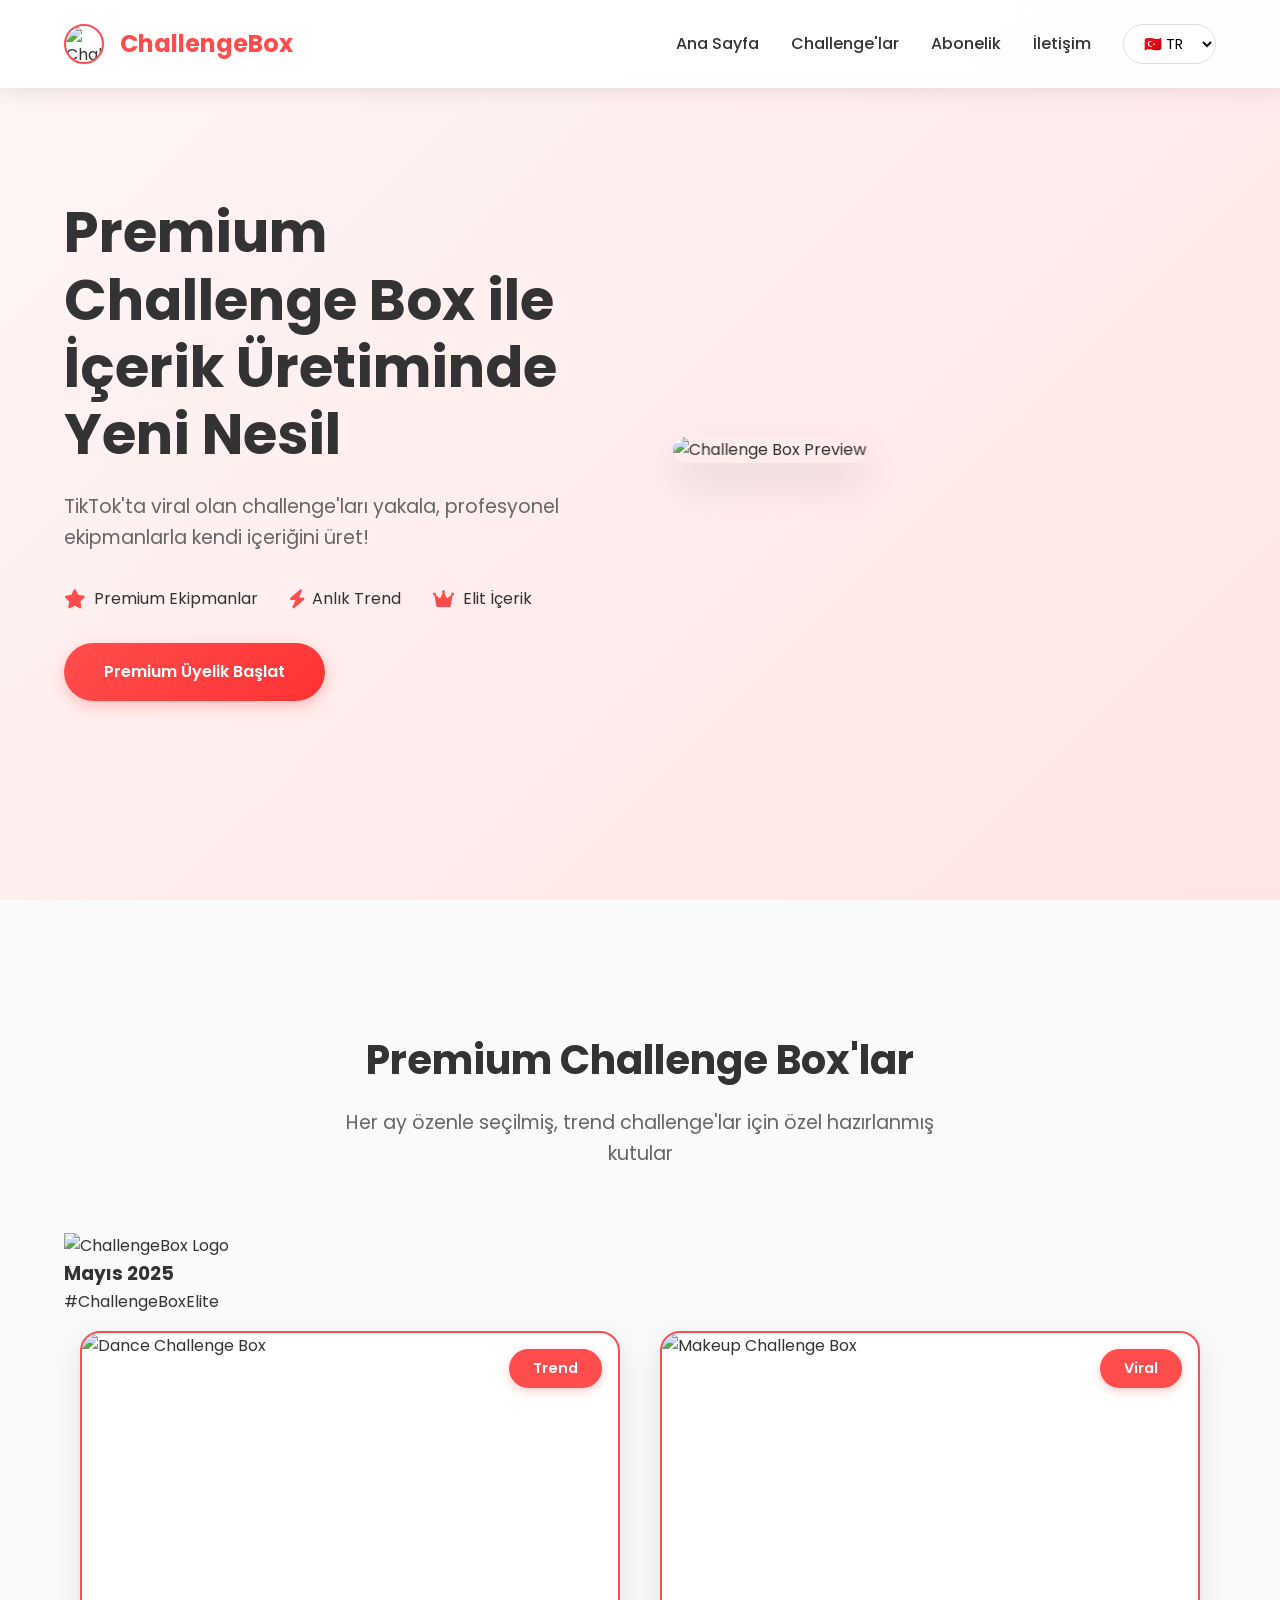
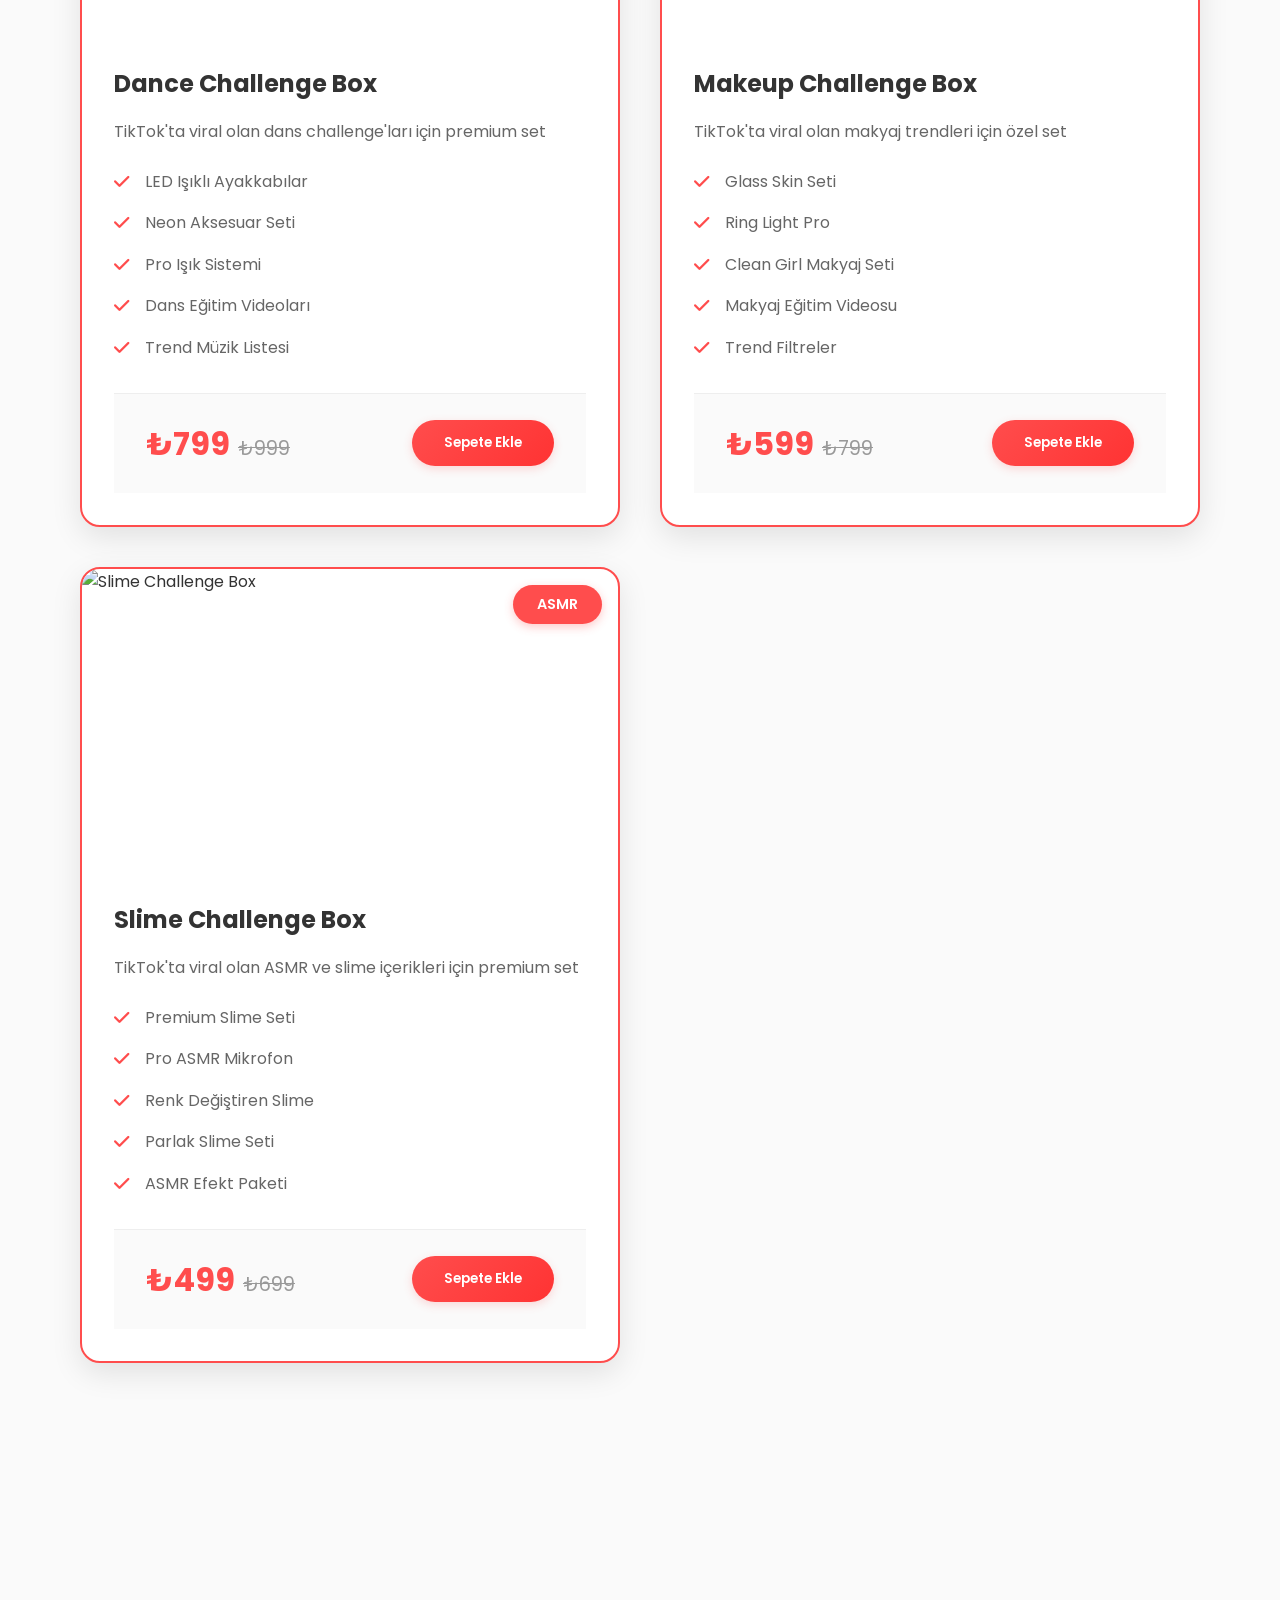
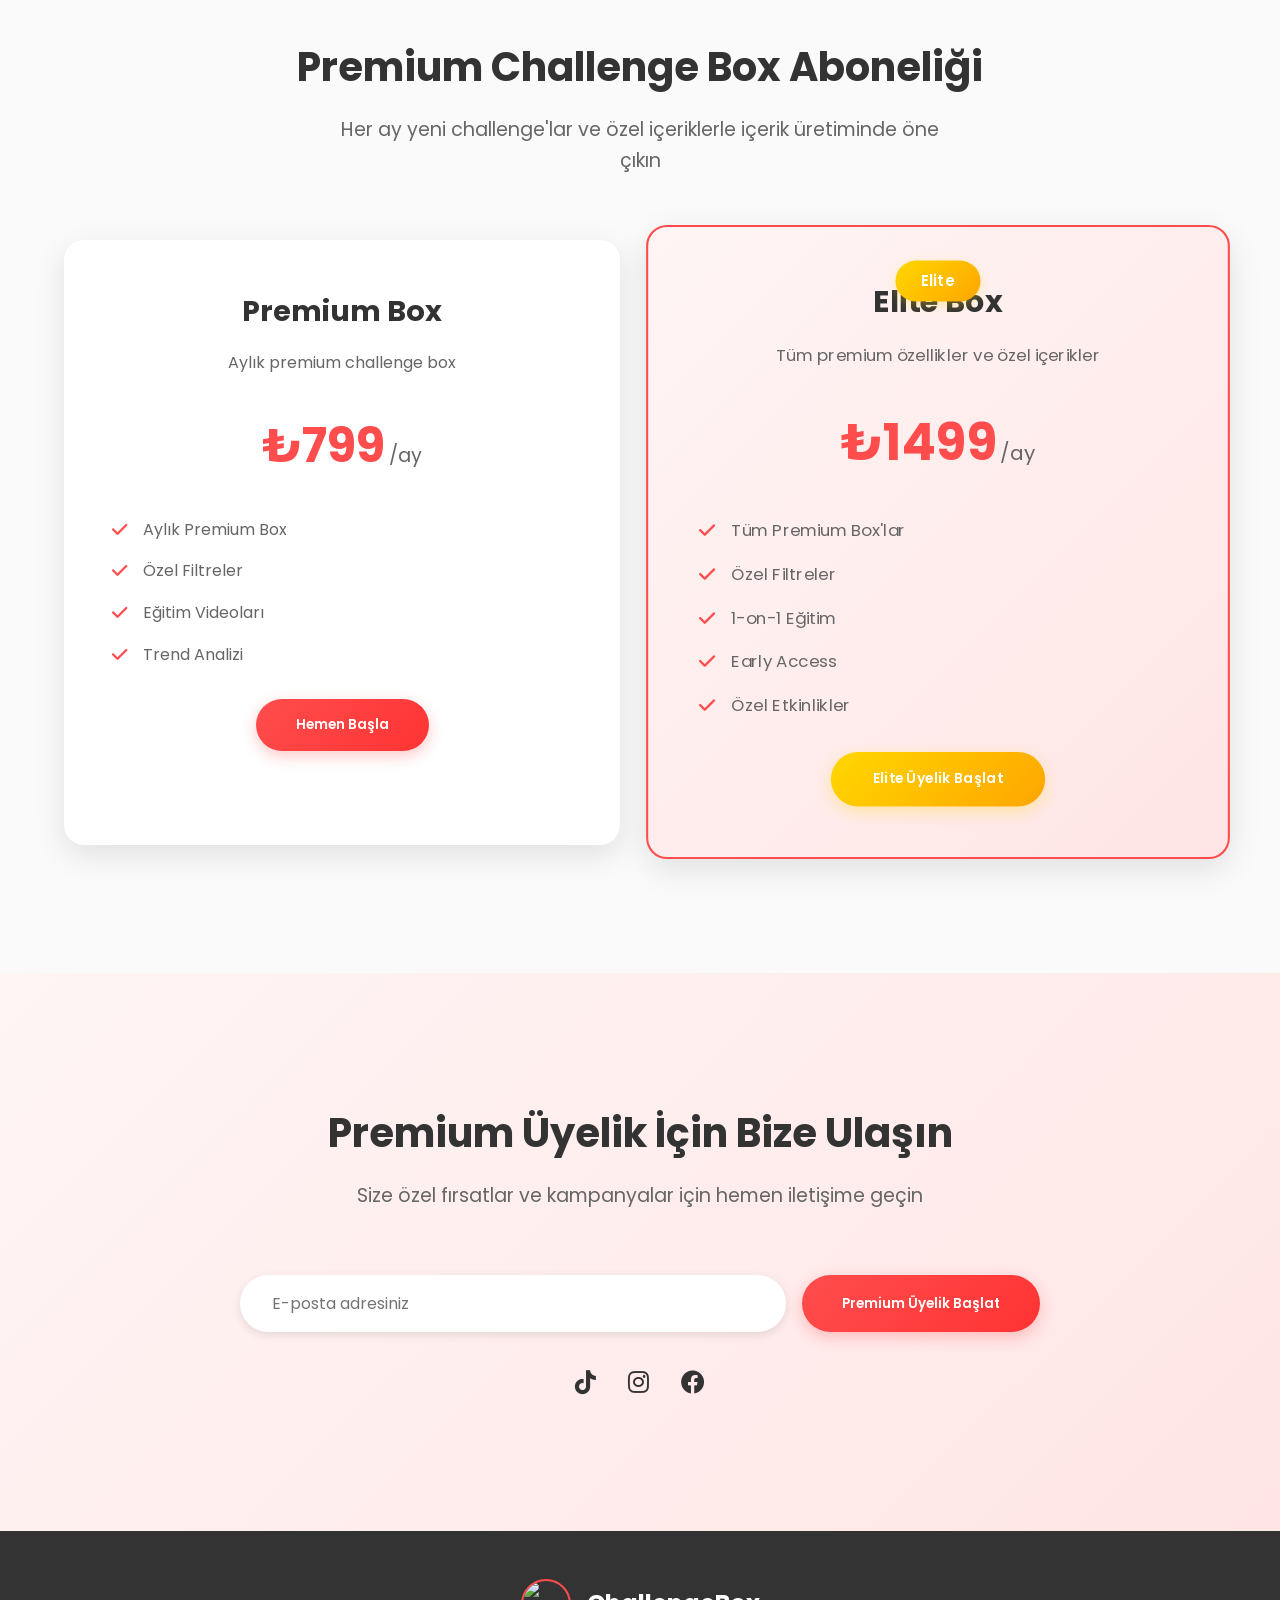
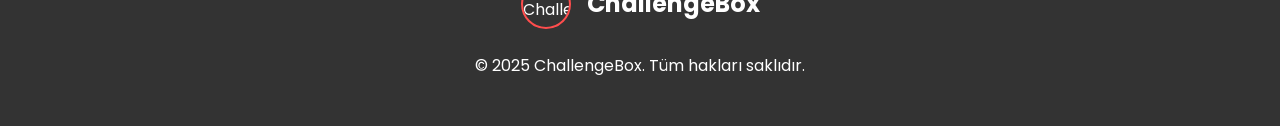
==== index.html @ 6f53fd1d "Initial commit: TikTok Challenge Box 2025" ====
<!DOCTYPE html>
<html lang="tr">
<head>
    <meta charset="UTF-8">
    <meta name="viewport" content="width=device-width, initial-scale=1.0">
    <title>TikTok Challenge Box 2025 | Premium Content Creation</title>
    <link rel="stylesheet" href="style.css">
    <link rel="stylesheet" href="https://cdnjs.cloudflare.com/ajax/libs/font-awesome/6.0.0/css/all.min.css">
    <link href="https://fonts.googleapis.com/css2?family=Poppins:wght@300;400;500;600;700&display=swap" rel="stylesheet">
    <!-- Project Description -->
    <meta name="description" content="TikTok Challenge Box - TikTok içerik üreticileri için premium challenge kutuları. Her ay güncel trendlere uygun, profesyonel ekipmanlar ve özel içeriklerle içerik üretimini destekleyen bir platform.">
    <meta name="keywords" content="TikTok, Challenge Box, Content Creation, Premium Box, Dance Challenge, Makeup Challenge, Slime Challenge, ASMR">
    <meta name="author" content="ChallengeBox Team">
    <!-- Open Graph / Social Media Meta Tags -->
    <meta property="og:title" content="TikTok Challenge Box 2025 | Premium Content Creation">
    <meta property="og:description" content="TikTok içerik üreticileri için premium challenge kutuları. Her ay güncel trendlere uygun, profesyonel ekipmanlar ve özel içerikler.">
    <meta property="og:image" content="https://i.imgur.com/8XZQY3L.png">
    <meta property="og:url" content="https://challengebox.com">
</head>
<body>
    <nav>
        <div class="logo">
            <img src="https://i.imgur.com/8XZQY3L.png" alt="ChallengeBox Logo" class="nav-logo">
            <span>ChallengeBox</span>
        </div>
        <div class="nav-links">
            <a href="#home" data-tr="nav-home">Ana Sayfa</a>
            <a href="#challenges" data-tr="nav-challenges">Challenge'lar</a>
            <a href="#subscription" data-tr="nav-subscription">Abonelik</a>
            <a href="#contact" data-tr="nav-contact">İletişim</a>
            <select id="languageSelect" class="language-select">
                <option value="tr">🇹🇷 TR</option>
                <option value="en">🇬🇧 EN</option>
            </select>
        </div>
    </nav>

    <header id="home">
        <div class="hero">
            <div class="hero-content">
                <h1 data-tr="hero-title">Premium Challenge Box ile İçerik Üretiminde Yeni Nesil</h1>
                <p data-tr="hero-subtitle">TikTok'ta viral olan challenge'ları yakala, profesyonel ekipmanlarla kendi içeriğini üret!</p>
                <div class="hero-features">
                    <div class="feature">
                        <i class="fas fa-star"></i>
                        <span>Premium Ekipmanlar</span>
                    </div>
                    <div class="feature">
                        <i class="fas fa-bolt"></i>
                        <span>Anlık Trend</span>
                    </div>
                    <div class="feature">
                        <i class="fas fa-crown"></i>
                        <span>Elit İçerik</span>
                    </div>
                </div>
                <a href="#subscription" class="cta-button" data-tr="hero-cta">Premium Üyelik Başlat</a>
            </div>
            <div class="hero-image">
                <img src="https://i.imgur.com/JQZxY3L.jpg" alt="Challenge Box Preview">
            </div>
        </div>
    </header>

    <section id="challenges" class="featured-challenges">
        <div class="section-header">
            <h2 data-tr="challenges-title">Premium Challenge Box'lar</h2>
            <p class="section-subtitle" data-tr="challenges-subtitle">Her ay özenle seçilmiş, trend challenge'lar için özel hazırlanmış kutular</p>
        </div>
        <div class="challenge-logo">
            <img src="https://i.imgur.com/8XZQY3L.png" alt="ChallengeBox Logo" class="logo-image">
            <div class="logo-text">
                <h3 data-tr="challenge-month">Mayıs 2025</h3>
                <p data-tr="challenge-slogan">#ChallengeBoxElite</p>
            </div>
        </div>
        <div class="challenge-grid">
            <div class="challenge-card premium">
                <div class="challenge-image">
                    <img src="https://i.imgur.com/JQZxY3L.jpg" alt="Dance Challenge Box">
                    <div class="challenge-badge">Trend</div>
                </div>
                <div class="challenge-content">
                    <h3 data-tr="challenge1-title">Dance Challenge Box</h3>
                    <p data-tr="challenge1-desc">TikTok'ta viral olan dans challenge'ları için premium set</p>
                    <ul class="challenge-features">
                        <li><i class="fas fa-check"></i> <span data-tr="challenge1-feature1">LED Işıklı Ayakkabılar</span></li>
                        <li><i class="fas fa-check"></i> <span data-tr="challenge1-feature2">Neon Aksesuar Seti</span></li>
                        <li><i class="fas fa-check"></i> <span data-tr="challenge1-feature3">Pro Işık Sistemi</span></li>
                        <li><i class="fas fa-check"></i> <span data-tr="challenge1-feature4">Dans Eğitim Videoları</span></li>
                        <li><i class="fas fa-check"></i> <span data-tr="challenge1-feature5">Trend Müzik Listesi</span></li>
                    </ul>
                    <div class="challenge-footer">
                        <div class="price-info">
                            <span class="price">₺799</span>
                            <span class="original-price">₺999</span>
                        </div>
                        <button class="buy-button" data-tr="add-to-cart">Sepete Ekle</button>
                    </div>
                </div>
            </div>
            <div class="challenge-card premium">
                <div class="challenge-image">
                    <img src="https://i.imgur.com/KQZxY3L.jpg" alt="Makeup Challenge Box">
                    <div class="challenge-badge">Viral</div>
                </div>
                <div class="challenge-content">
                    <h3 data-tr="challenge2-title">Makeup Challenge Box</h3>
                    <p data-tr="challenge2-desc">TikTok'ta viral olan makyaj trendleri için özel set</p>
                    <ul class="challenge-features">
                        <li><i class="fas fa-check"></i> <span data-tr="challenge2-feature1">Glass Skin Seti</span></li>
                        <li><i class="fas fa-check"></i> <span data-tr="challenge2-feature2">Ring Light Pro</span></li>
                        <li><i class="fas fa-check"></i> <span data-tr="challenge2-feature3">Clean Girl Makyaj Seti</span></li>
                        <li><i class="fas fa-check"></i> <span data-tr="challenge2-feature4">Makyaj Eğitim Videosu</span></li>
                        <li><i class="fas fa-check"></i> <span data-tr="challenge2-feature5">Trend Filtreler</span></li>
                    </ul>
                    <div class="challenge-footer">
                        <div class="price-info">
                            <span class="price">₺599</span>
                            <span class="original-price">₺799</span>
                        </div>
                        <button class="buy-button" data-tr="add-to-cart">Sepete Ekle</button>
                    </div>
                </div>
            </div>
            <div class="challenge-card premium">
                <div class="challenge-image">
                    <img src="https://i.imgur.com/LQZxY3L.jpg" alt="Slime Challenge Box">
                    <div class="challenge-badge">ASMR</div>
                </div>
                <div class="challenge-content">
                    <h3 data-tr="challenge3-title">Slime Challenge Box</h3>
                    <p data-tr="challenge3-desc">TikTok'ta viral olan ASMR ve slime içerikleri için premium set</p>
                    <ul class="challenge-features">
                        <li><i class="fas fa-check"></i> <span data-tr="challenge3-feature1">Premium Slime Seti</span></li>
                        <li><i class="fas fa-check"></i> <span data-tr="challenge3-feature2">Pro ASMR Mikrofon</span></li>
                        <li><i class="fas fa-check"></i> <span data-tr="challenge3-feature3">Renk Değiştiren Slime</span></li>
                        <li><i class="fas fa-check"></i> <span data-tr="challenge3-feature4">Parlak Slime Seti</span></li>
                        <li><i class="fas fa-check"></i> <span data-tr="challenge3-feature5">ASMR Efekt Paketi</span></li>
                    </ul>
                    <div class="challenge-footer">
                        <div class="price-info">
                            <span class="price">₺499</span>
                            <span class="original-price">₺699</span>
                        </div>
                        <button class="buy-button" data-tr="add-to-cart">Sepete Ekle</button>
                    </div>
                </div>
            </div>
        </div>
    </section>

    <section id="subscription" class="subscription">
        <div class="section-header">
            <h2 data-tr="subscription-title">Premium Challenge Box Aboneliği</h2>
            <p class="section-subtitle" data-tr="subscription-subtitle">Her ay yeni challenge'lar ve özel içeriklerle içerik üretiminde öne çıkın</p>
        </div>
        <div class="subscription-grid">
            <div class="subscription-card">
                <div class="subscription-header">
                    <h3 data-tr="subscription1-title">Premium Box</h3>
                    <p data-tr="subscription1-desc">Aylık premium challenge box</p>
                </div>
                <div class="price-tag">
                    <span class="price">₺799</span>
                    <span class="period">/ay</span>
                </div>
                <ul class="subscription-features">
                    <li><i class="fas fa-check"></i> <span data-tr="subscription1-feature1">Aylık Premium Box</span></li>
                    <li><i class="fas fa-check"></i> <span data-tr="subscription1-feature2">Özel Filtreler</span></li>
                    <li><i class="fas fa-check"></i> <span data-tr="subscription1-feature3">Eğitim Videoları</span></li>
                    <li><i class="fas fa-check"></i> <span data-tr="subscription1-feature4">Trend Analizi</span></li>
                </ul>
                <button class="cta-button" data-tr="subscribe-now">Hemen Başla</button>
            </div>
            <div class="subscription-card elite">
                <div class="subscription-header">
                    <div class="elite-badge">Elite</div>
                    <h3 data-tr="subscription2-title">Elite Box</h3>
                    <p data-tr="subscription2-desc">Tüm premium özellikler ve özel içerikler</p>
                </div>
                <div class="price-tag">
                    <span class="price">₺1499</span>
                    <span class="period">/ay</span>
                </div>
                <ul class="subscription-features">
                    <li><i class="fas fa-check"></i> <span data-tr="subscription2-feature1">Tüm Premium Box'lar</span></li>
                    <li><i class="fas fa-check"></i> <span data-tr="subscription2-feature2">Özel Filtreler</span></li>
                    <li><i class="fas fa-check"></i> <span data-tr="subscription2-feature3">1-on-1 Eğitim</span></li>
                    <li><i class="fas fa-check"></i> <span data-tr="subscription2-feature4">Early Access</span></li>
                    <li><i class="fas fa-check"></i> <span data-tr="subscription2-feature5">Özel Etkinlikler</span></li>
                </ul>
                <button class="cta-button elite" data-tr="subscribe-now">Elite Üyelik Başlat</button>
            </div>
        </div>
    </section>

    <section id="contact" class="contact">
        <div class="section-header">
            <h2 data-tr="contact-title">Premium Üyelik İçin Bize Ulaşın</h2>
            <p class="section-subtitle" data-tr="contact-subtitle">Size özel fırsatlar ve kampanyalar için hemen iletişime geçin</p>
        </div>
        <div class="contact-container">
            <div class="contact-form">
                <input type="email" placeholder="E-posta adresiniz" data-tr-placeholder="email-placeholder">
                <button class="cta-button" data-tr="subscribe">Premium Üyelik Başlat</button>
            </div>
            <div class="social-links">
                <a href="#" class="social-link"><i class="fab fa-tiktok"></i></a>
                <a href="#" class="social-link"><i class="fab fa-instagram"></i></a>
                <a href="#" class="social-link"><i class="fab fa-facebook"></i></a>
            </div>
        </div>
    </section>

    <footer>
        <div class="footer-content">
            <div class="footer-logo">
                <img src="https://i.imgur.com/8XZQY3L.png" alt="ChallengeBox Logo" class="footer-logo-img">
                <span>ChallengeBox</span>
            </div>
            <p data-tr="footer-text">&copy; 2025 ChallengeBox. Tüm hakları saklıdır.</p>
        </div>
    </footer>
    <script src="script.js"></script>
</body>
</html>
---- style.css ----
* {
    margin: 0;
    padding: 0;
    box-sizing: border-box;
    font-family: 'Poppins', sans-serif;
}

body {
    background-color: #fafafa;
    color: #333;
    line-height: 1.6;
}

nav {
    display: flex;
    justify-content: space-between;
    align-items: center;
    padding: 1.5rem 5%;
    background-color: rgba(255, 255, 255, 0.95);
    box-shadow: 0 2px 20px rgba(0,0,0,0.1);
    position: fixed;
    width: 100%;
    top: 0;
    z-index: 1000;
    backdrop-filter: blur(10px);
}

.logo {
    display: flex;
    align-items: center;
    gap: 1rem;
}

.nav-logo {
    width: 40px;
    height: 40px;
    border-radius: 50%;
    border: 2px solid #ff4d4d;
}

.logo span {
    font-size: 1.5rem;
    font-weight: 700;
    color: #ff4d4d;
}

.nav-links {
    display: flex;
    align-items: center;
    gap: 2rem;
}

.nav-links a {
    text-decoration: none;
    color: #333;
    font-weight: 500;
    transition: all 0.3s ease;
    position: relative;
}

.nav-links a::after {
    content: '';
    position: absolute;
    bottom: -5px;
    left: 0;
    width: 0;
    height: 2px;
    background: #ff4d4d;
    transition: width 0.3s ease;
}

.nav-links a:hover::after {
    width: 100%;
}

.language-select {
    padding: 0.5rem 1rem;
    border: 1px solid #ddd;
    border-radius: 25px;
    background-color: white;
    cursor: pointer;
    font-size: 0.9rem;
    transition: all 0.3s ease;
}

.language-select:hover {
    border-color: #ff4d4d;
    box-shadow: 0 2px 10px rgba(255,77,77,0.1);
}

header {
    min-height: 100vh;
    display: flex;
    align-items: center;
    padding: 0 5%;
    background: linear-gradient(135deg, #fff5f5 0%, #ffe5e5 100%);
    position: relative;
    overflow: hidden;
}

.hero {
    display: flex;
    align-items: center;
    justify-content: space-between;
    gap: 4rem;
    max-width: 1400px;
    margin: 0 auto;
}

.hero-content {
    flex: 1;
}

.hero-image {
    flex: 1;
    position: relative;
}

.hero-image img {
    width: 100%;
    border-radius: 20px;
    box-shadow: 0 20px 40px rgba(0,0,0,0.1);
    transform: perspective(1000px) rotateY(-5deg);
    transition: transform 0.5s ease;
}

.hero-image:hover img {
    transform: perspective(1000px) rotateY(0deg);
}

.hero h1 {
    font-size: 3.5rem;
    margin-bottom: 1.5rem;
    color: #333;
    line-height: 1.2;
}

.hero p {
    font-size: 1.2rem;
    margin-bottom: 2rem;
    color: #666;
}

.hero-features {
    display: flex;
    gap: 2rem;
    margin-bottom: 2rem;
}

.feature {
    display: flex;
    align-items: center;
    gap: 0.5rem;
}

.feature i {
    color: #ff4d4d;
    font-size: 1.2rem;
}

.cta-button {
    display: inline-block;
    padding: 1rem 2.5rem;
    background: linear-gradient(135deg, #ff4d4d 0%, #ff3333 100%);
    color: white;
    text-decoration: none;
    border-radius: 30px;
    font-weight: 600;
    transition: all 0.3s ease;
    border: none;
    cursor: pointer;
    box-shadow: 0 5px 15px rgba(255,77,77,0.3);
}

.cta-button:hover {
    transform: translateY(-2px);
    box-shadow: 0 8px 25px rgba(255,77,77,0.4);
}

.cta-button.elite {
    background: linear-gradient(135deg, #ffd700 0%, #ffa500 100%);
    box-shadow: 0 5px 15px rgba(255,215,0,0.3);
}

.cta-button.elite:hover {
    box-shadow: 0 8px 25px rgba(255,215,0,0.4);
}

section {
    padding: 8rem 5%;
}

.section-header {
    text-align: center;
    margin-bottom: 4rem;
}

h2 {
    font-size: 2.5rem;
    color: #333;
    margin-bottom: 1rem;
}

.section-subtitle {
    font-size: 1.2rem;
    color: #666;
    max-width: 600px;
    margin: 0 auto;
}

.challenge-grid {
    display: grid;
    grid-template-columns: repeat(auto-fit, minmax(350px, 1fr));
    gap: 2.5rem;
    padding: 1rem;
}

.challenge-card {
    background: white;
    border-radius: 20px;
    overflow: hidden;
    box-shadow: 0 10px 30px rgba(0,0,0,0.1);
    transition: all 0.3s ease;
    position: relative;
}

.challenge-card:hover {
    transform: translateY(-10px);
    box-shadow: 0 15px 40px rgba(255,77,77,0.15);
}

.challenge-card.premium {
    border: 2px solid #ff4d4d;
}

.challenge-image {
    position: relative;
    height: 300px;
    overflow: hidden;
}

.challenge-image img {
    width: 100%;
    height: 100%;
    object-fit: cover;
    transition: transform 0.5s ease;
}

.challenge-card:hover .challenge-image img {
    transform: scale(1.1);
}

.challenge-badge {
    position: absolute;
    top: 1rem;
    right: 1rem;
    background: #ff4d4d;
    color: white;
    padding: 0.5rem 1.5rem;
    border-radius: 20px;
    font-size: 0.9rem;
    font-weight: 600;
    box-shadow: 0 3px 10px rgba(255,77,77,0.3);
}

.challenge-content {
    padding: 2rem;
}

.challenge-card h3 {
    font-size: 1.5rem;
    color: #333;
    margin-bottom: 1rem;
}

.challenge-card p {
    color: #666;
    margin-bottom: 1.5rem;
}

.challenge-features {
    list-style: none;
    margin-bottom: 2rem;
}

.challenge-features li {
    margin-bottom: 1rem;
    color: #666;
    display: flex;
    align-items: center;
}

.challenge-features i {
    color: #ff4d4d;
    margin-right: 1rem;
    font-size: 1.1rem;
}

.challenge-footer {
    padding: 1.5rem 2rem;
    background: #fafafa;
    display: flex;
    justify-content: space-between;
    align-items: center;
    border-top: 1px solid #eee;
}

.price-info {
    display: flex;
    align-items: baseline;
    gap: 0.5rem;
}

.price {
    font-size: 2rem;
    font-weight: 700;
    color: #ff4d4d;
}

.original-price {
    font-size: 1.2rem;
    color: #999;
    text-decoration: line-through;
}

.buy-button {
    padding: 0.8rem 2rem;
    background: linear-gradient(135deg, #ff4d4d 0%, #ff3333 100%);
    color: white;
    border: none;
    border-radius: 25px;
    cursor: pointer;
    font-weight: 600;
    transition: all 0.3s ease;
    box-shadow: 0 3px 10px rgba(255,77,77,0.2);
}

.buy-button:hover {
    transform: translateY(-2px);
    box-shadow: 0 5px 15px rgba(255,77,77,0.3);
}

.subscription-grid {
    display: grid;
    grid-template-columns: repeat(auto-fit, minmax(350px, 1fr));
    gap: 2.5rem;
    max-width: 1200px;
    margin: 0 auto;
}

.subscription-card {
    background: white;
    padding: 3rem;
    border-radius: 20px;
    box-shadow: 0 10px 30px rgba(0,0,0,0.1);
    text-align: center;
    transition: all 0.3s ease;
}

.subscription-card:hover {
    transform: translateY(-10px);
    box-shadow: 0 15px 40px rgba(0,0,0,0.15);
}

.subscription-card.elite {
    background: linear-gradient(135deg, #fff5f5 0%, #ffe5e5 100%);
    border: 2px solid #ff4d4d;
    transform: scale(1.05);
}

.subscription-header {
    margin-bottom: 2rem;
    position: relative;
}

.elite-badge {
    position: absolute;
    top: -1rem;
    left: 50%;
    transform: translateX(-50%);
    background: linear-gradient(135deg, #ffd700 0%, #ffa500 100%);
    color: white;
    padding: 0.5rem 1.5rem;
    border-radius: 20px;
    font-size: 0.9rem;
    font-weight: 600;
    box-shadow: 0 3px 10px rgba(255,215,0,0.3);
}

.subscription-card h3 {
    font-size: 1.8rem;
    margin-bottom: 1rem;
    color: #333;
}

.subscription-card p {
    color: #666;
    margin-bottom: 1.5rem;
}

.price-tag {
    margin-bottom: 2rem;
}

.price-tag .price {
    font-size: 3rem;
    font-weight: 700;
    color: #ff4d4d;
}

.price-tag .period {
    font-size: 1.2rem;
    color: #666;
}

.subscription-features {
    list-style: none;
    margin: 2rem 0;
    text-align: left;
}

.subscription-features li {
    margin-bottom: 1rem;
    color: #666;
    display: flex;
    align-items: center;
}

.subscription-features i {
    color: #ff4d4d;
    margin-right: 1rem;
    font-size: 1.1rem;
}

.contact {
    background: linear-gradient(135deg, #fff5f5 0%, #ffe5e5 100%);
    text-align: center;
}

.contact-container {
    max-width: 800px;
    margin: 0 auto;
}

.contact-form {
    display: flex;
    gap: 1rem;
    margin-bottom: 2rem;
}

.contact-form input {
    flex: 1;
    padding: 1rem 2rem;
    border: none;
    border-radius: 30px;
    font-size: 1rem;
    box-shadow: 0 3px 10px rgba(0,0,0,0.1);
}

.social-links {
    display: flex;
    justify-content: center;
    gap: 2rem;
}

.social-link {
    color: #333;
    font-size: 1.5rem;
    transition: all 0.3s ease;
}

.social-link:hover {
    color: #ff4d4d;
    transform: translateY(-3px);
}

footer {
    background: #333;
    color: white;
    padding: 3rem 5%;
}

.footer-content {
    max-width: 1200px;
    margin: 0 auto;
    text-align: center;
}

.footer-logo {
    display: flex;
    align-items: center;
    justify-content: center;
    gap: 1rem;
    margin-bottom: 1.5rem;
}

.footer-logo-img {
    width: 50px;
    height: 50px;
    border-radius: 50%;
    border: 2px solid #ff4d4d;
}

.footer-logo span {
    font-size: 1.5rem;
    font-weight: 700;
    color: white;
}

@media (max-width: 1024px) {
    .hero {
        flex-direction: column;
        text-align: center;
    }

    .hero-features {
        justify-content: center;
    }

    .hero-image {
        margin-top: 2rem;
    }

    .subscription-card.elite {
        transform: none;
    }
}

@media (max-width: 768px) {
    .nav-links {
        display: none;
    }
    
    .hero h1 {
        font-size: 2.5rem;
    }
    
    .contact-form {
        flex-direction: column;
    }
    
    .challenge-grid,
    .subscription-grid {
        grid-template-columns: 1fr;
    }

    .challenge-footer {
        flex-direction: column;
        gap: 1rem;
        text-align: center;
    }

    .buy-button {
        width: 100%;
    }

    .subscription-card {
        padding: 2rem;
    }
}
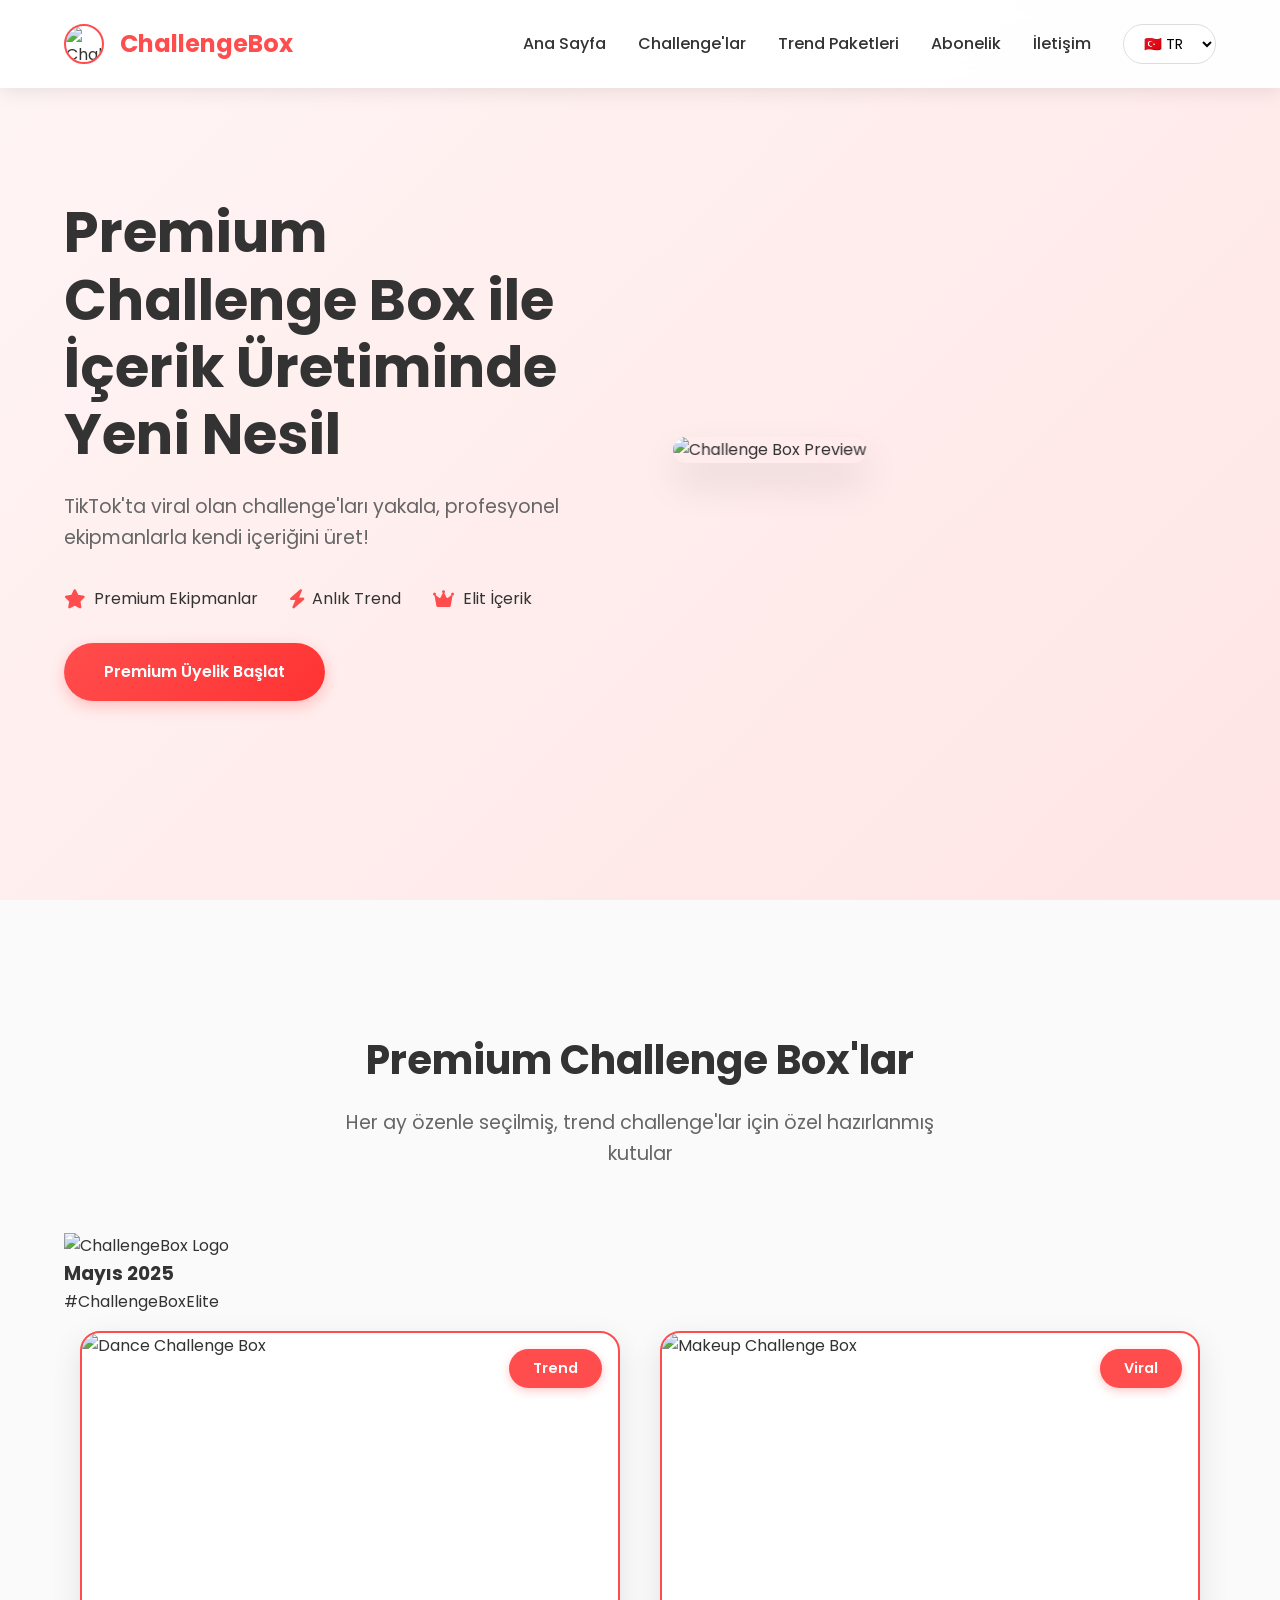
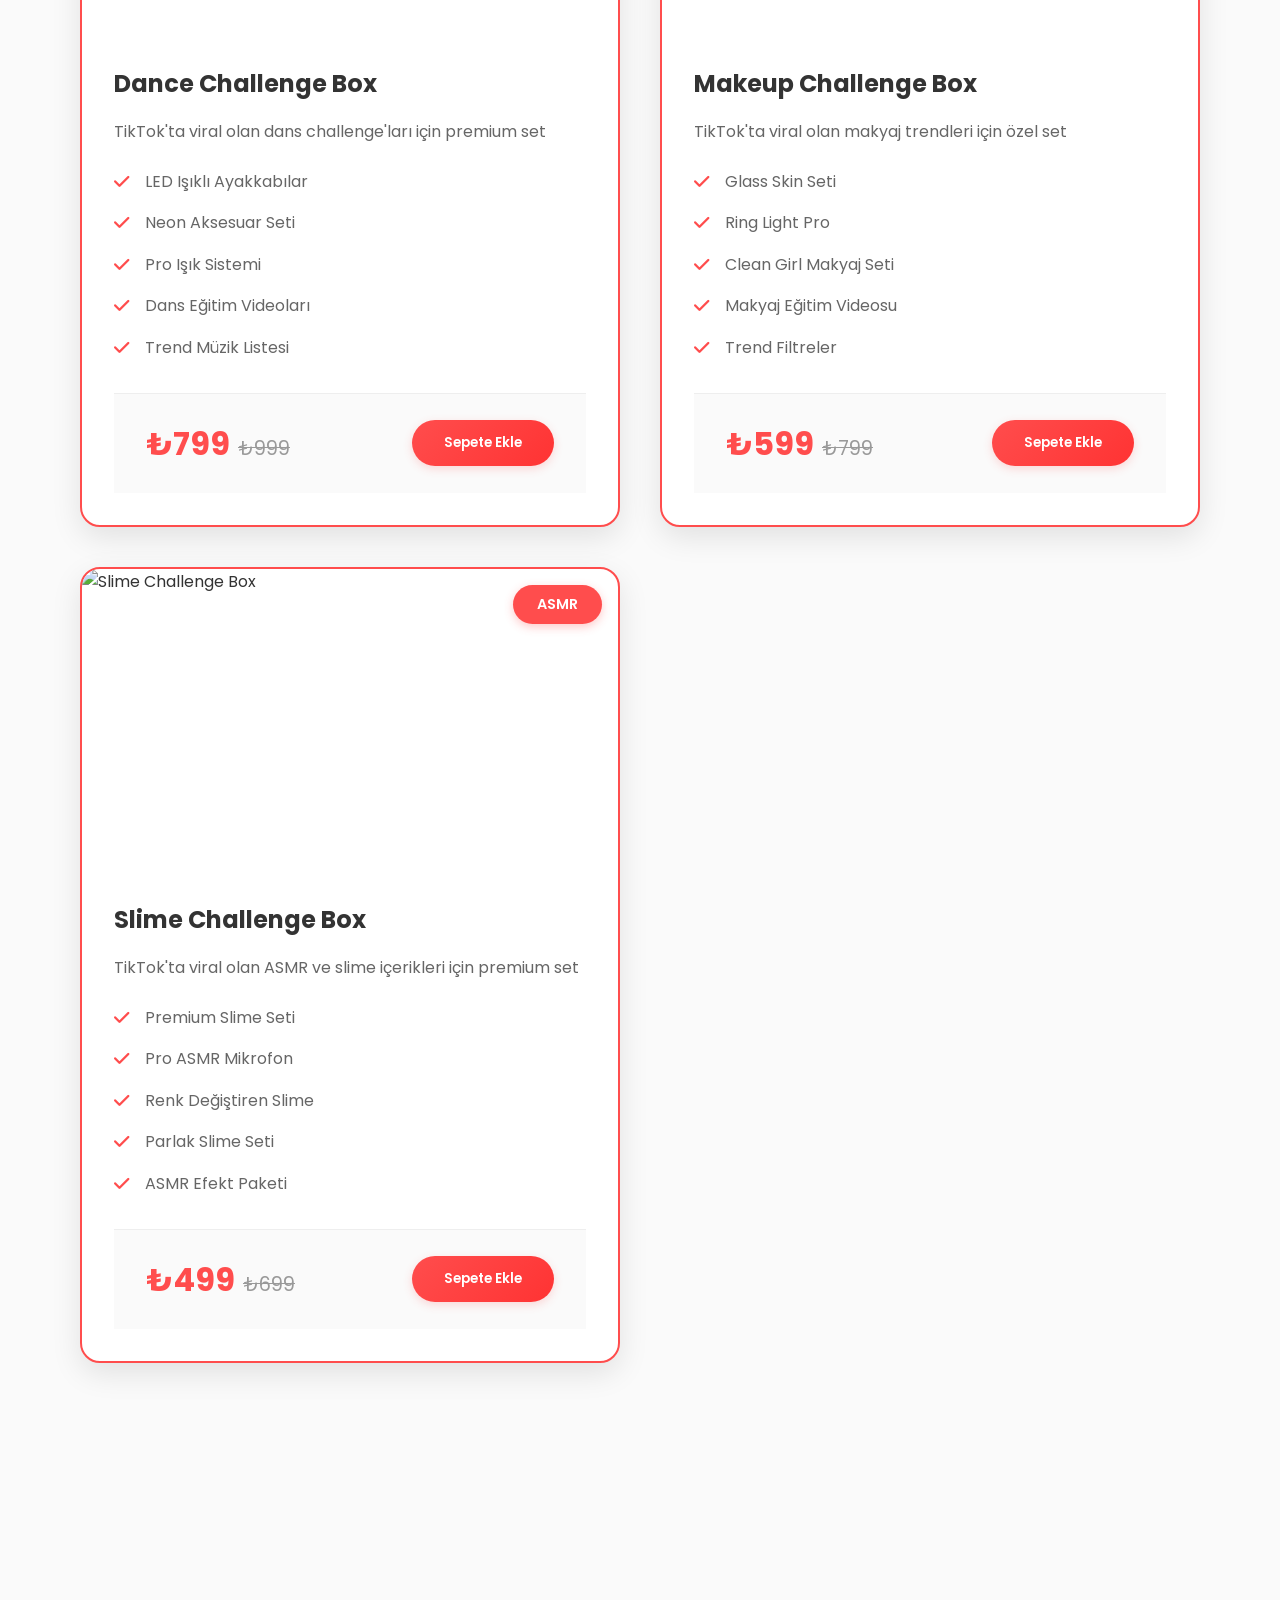
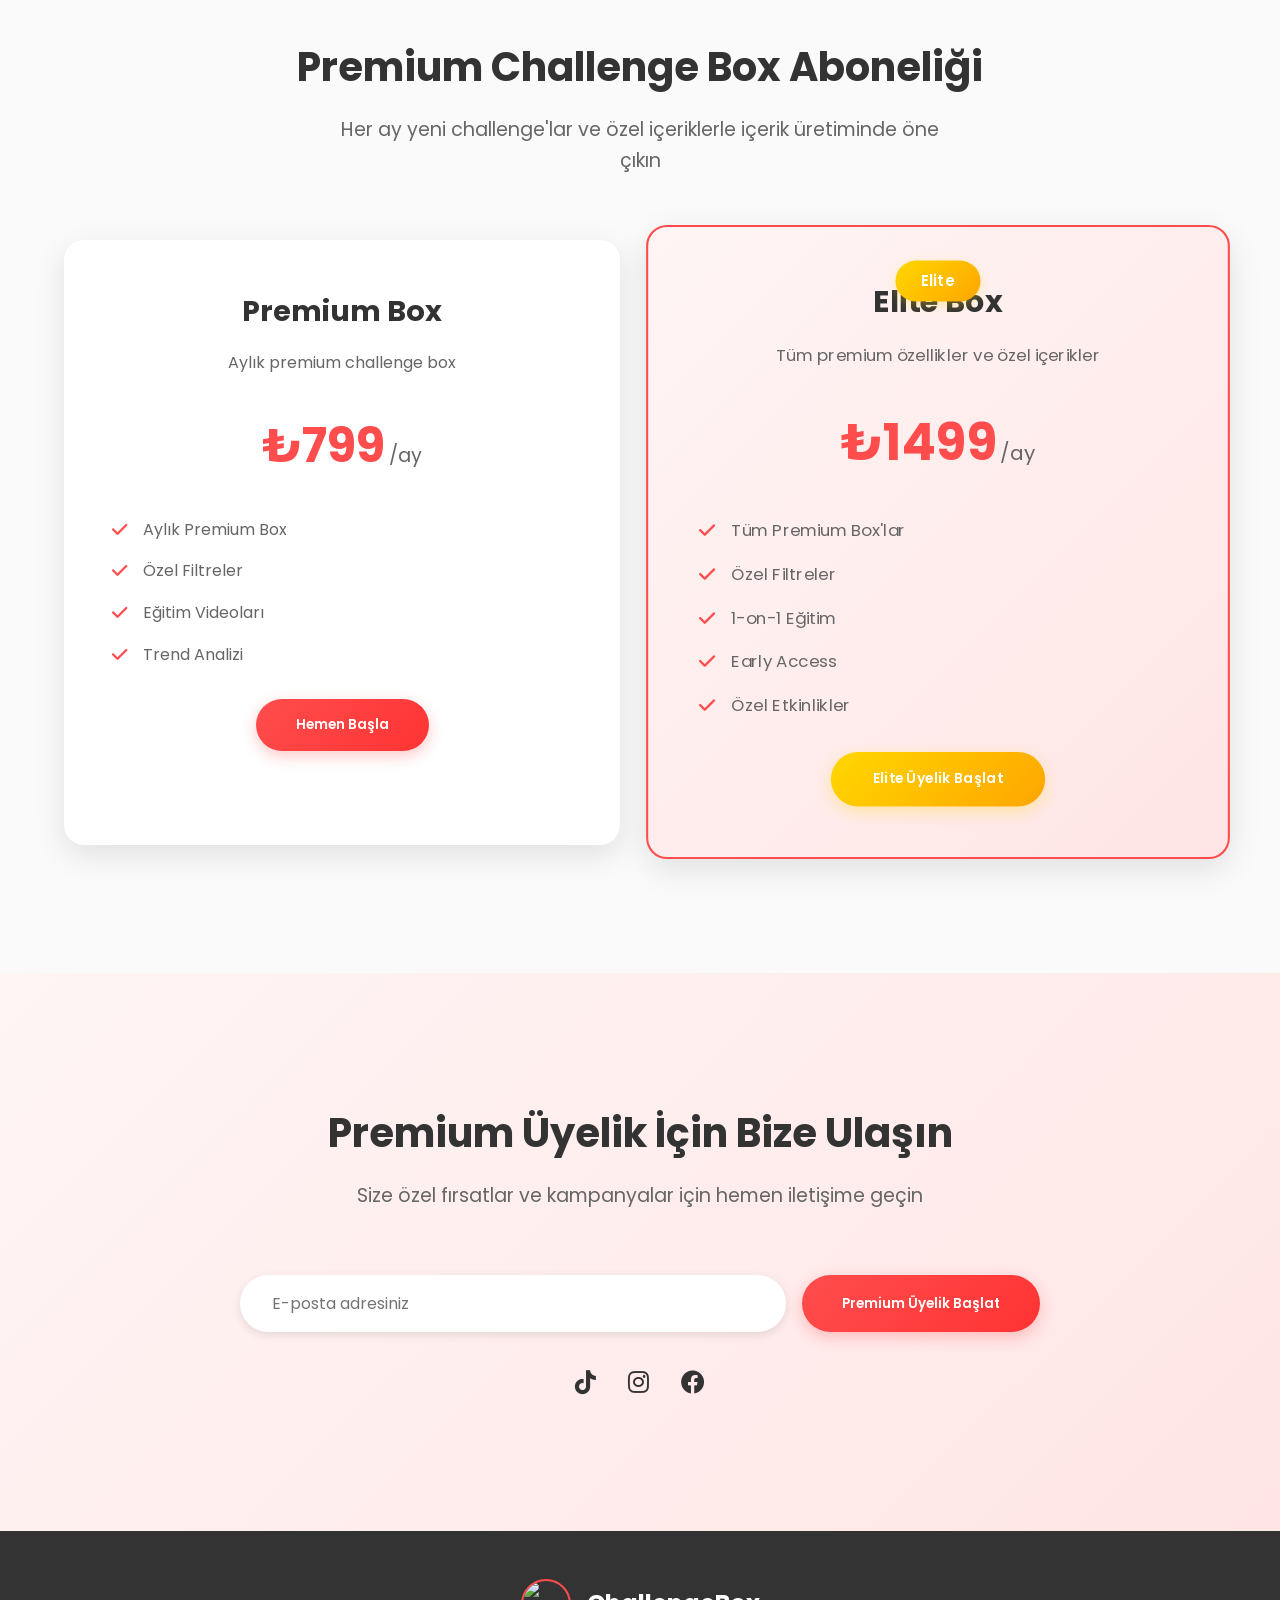
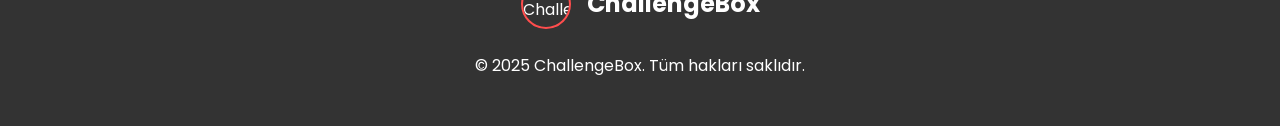
==== commit db4859a8: "Add Trend Packages page with new features and styles" ====
--- a/index.html
+++ b/index.html
@@ -26,6 +26,7 @@
         <div class="nav-links">
             <a href="#home" data-tr="nav-home">Ana Sayfa</a>
             <a href="#challenges" data-tr="nav-challenges">Challenge'lar</a>
+            <a href="trend-packages.html">Trend Paketleri</a>
             <a href="#subscription" data-tr="nav-subscription">Abonelik</a>
             <a href="#contact" data-tr="nav-contact">İletişim</a>
             <select id="languageSelect" class="language-select">
--- a/style.css
+++ b/style.css
@@ -557,4 +557,175 @@
     .subscription-card {
         padding: 2rem;
     }
+}
+
+/* Trend Packages Page Styles */
+.trend-header {
+    background: linear-gradient(135deg, #ff6b6b, #ff8e8e);
+    padding: 6rem 2rem;
+    text-align: center;
+    color: white;
+}
+
+.trend-header .hero-content {
+    max-width: 800px;
+    margin: 0 auto;
+}
+
+.trend-header h1 {
+    font-size: 2.5rem;
+    margin-bottom: 1.5rem;
+    text-shadow: 2px 2px 4px rgba(0, 0, 0, 0.1);
+}
+
+.trend-header p {
+    font-size: 1.2rem;
+    margin-bottom: 2rem;
+    opacity: 0.9;
+}
+
+.package-grid {
+    display: grid;
+    grid-template-columns: repeat(auto-fit, minmax(320px, 1fr));
+    gap: 2.5rem;
+    padding: 2rem;
+}
+
+.package-card {
+    background: white;
+    border-radius: 20px;
+    overflow: hidden;
+    box-shadow: 0 10px 20px rgba(0, 0, 0, 0.1);
+    transition: transform 0.3s ease;
+}
+
+.package-card:hover {
+    transform: translateY(-10px);
+}
+
+.package-image {
+    position: relative;
+    height: 250px;
+    overflow: hidden;
+}
+
+.package-image img {
+    width: 100%;
+    height: 100%;
+    object-fit: cover;
+    transition: transform 0.3s ease;
+}
+
+.package-card:hover .package-image img {
+    transform: scale(1.1);
+}
+
+.package-badge {
+    position: absolute;
+    top: 1rem;
+    right: 1rem;
+    background: #ff6b6b;
+    color: white;
+    padding: 0.5rem 1rem;
+    border-radius: 20px;
+    font-size: 0.9rem;
+    font-weight: 600;
+}
+
+.package-content {
+    padding: 2rem;
+}
+
+.package-content h3 {
+    font-size: 1.5rem;
+    margin-bottom: 1rem;
+    color: #333;
+}
+
+.package-content p {
+    color: #666;
+    margin-bottom: 1.5rem;
+}
+
+.package-features {
+    list-style: none;
+    padding: 0;
+    margin-bottom: 2rem;
+}
+
+.package-features li {
+    display: flex;
+    align-items: center;
+    margin-bottom: 0.8rem;
+    color: #555;
+}
+
+.package-features i {
+    color: #ff6b6b;
+    margin-right: 0.8rem;
+}
+
+.package-footer {
+    display: flex;
+    justify-content: space-between;
+    align-items: center;
+    padding-top: 1.5rem;
+    border-top: 1px solid #eee;
+}
+
+.benefits-grid {
+    display: grid;
+    grid-template-columns: repeat(auto-fit, minmax(250px, 1fr));
+    gap: 2rem;
+    padding: 2rem;
+}
+
+.benefit-card {
+    background: white;
+    padding: 2rem;
+    border-radius: 15px;
+    text-align: center;
+    box-shadow: 0 5px 15px rgba(0, 0, 0, 0.05);
+    transition: transform 0.3s ease;
+}
+
+.benefit-card:hover {
+    transform: translateY(-5px);
+}
+
+.benefit-card i {
+    font-size: 2.5rem;
+    color: #ff6b6b;
+    margin-bottom: 1rem;
+}
+
+.benefit-card h3 {
+    font-size: 1.3rem;
+    margin-bottom: 0.8rem;
+    color: #333;
+}
+
+.benefit-card p {
+    color: #666;
+    font-size: 0.95rem;
+}
+
+@media (max-width: 768px) {
+    .trend-header h1 {
+        font-size: 2rem;
+    }
+    
+    .trend-header p {
+        font-size: 1rem;
+    }
+    
+    .package-grid {
+        grid-template-columns: 1fr;
+        padding: 1rem;
+    }
+    
+    .benefits-grid {
+        grid-template-columns: 1fr;
+        padding: 1rem;
+    }
 } 
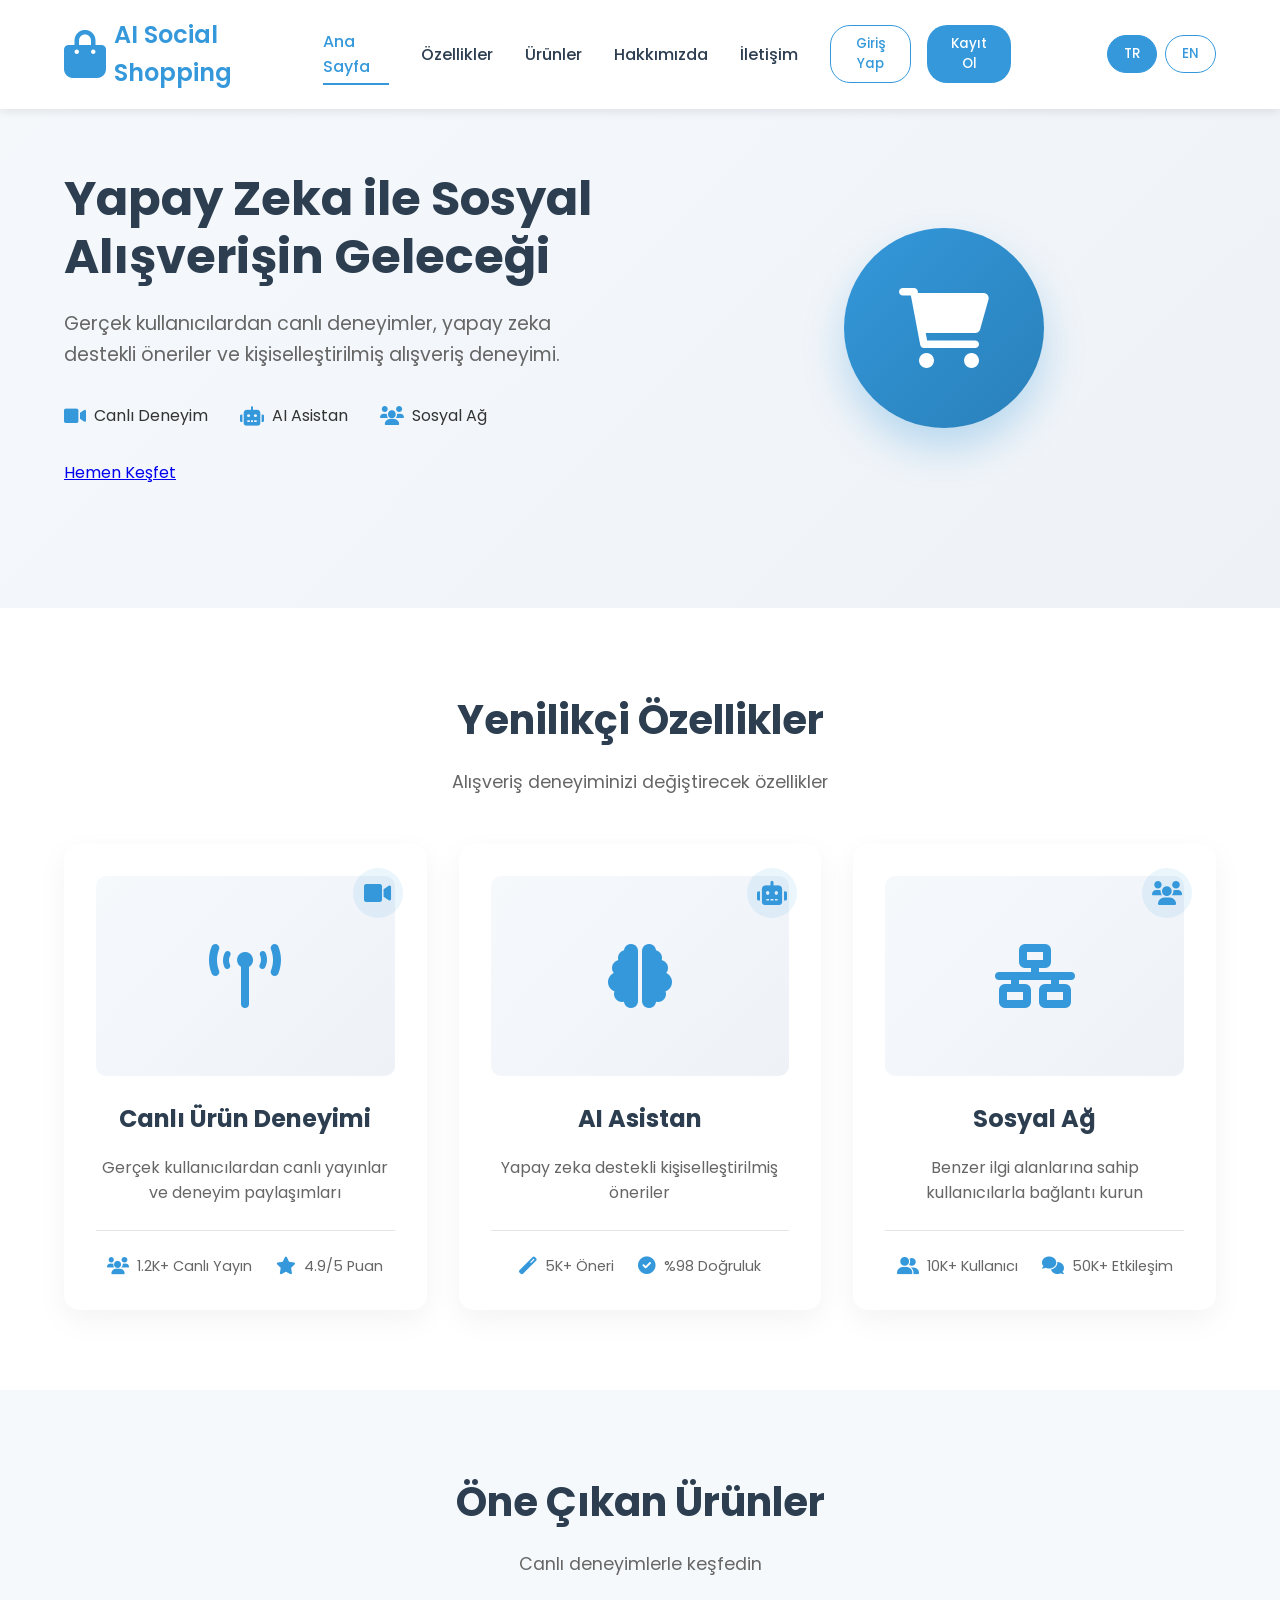
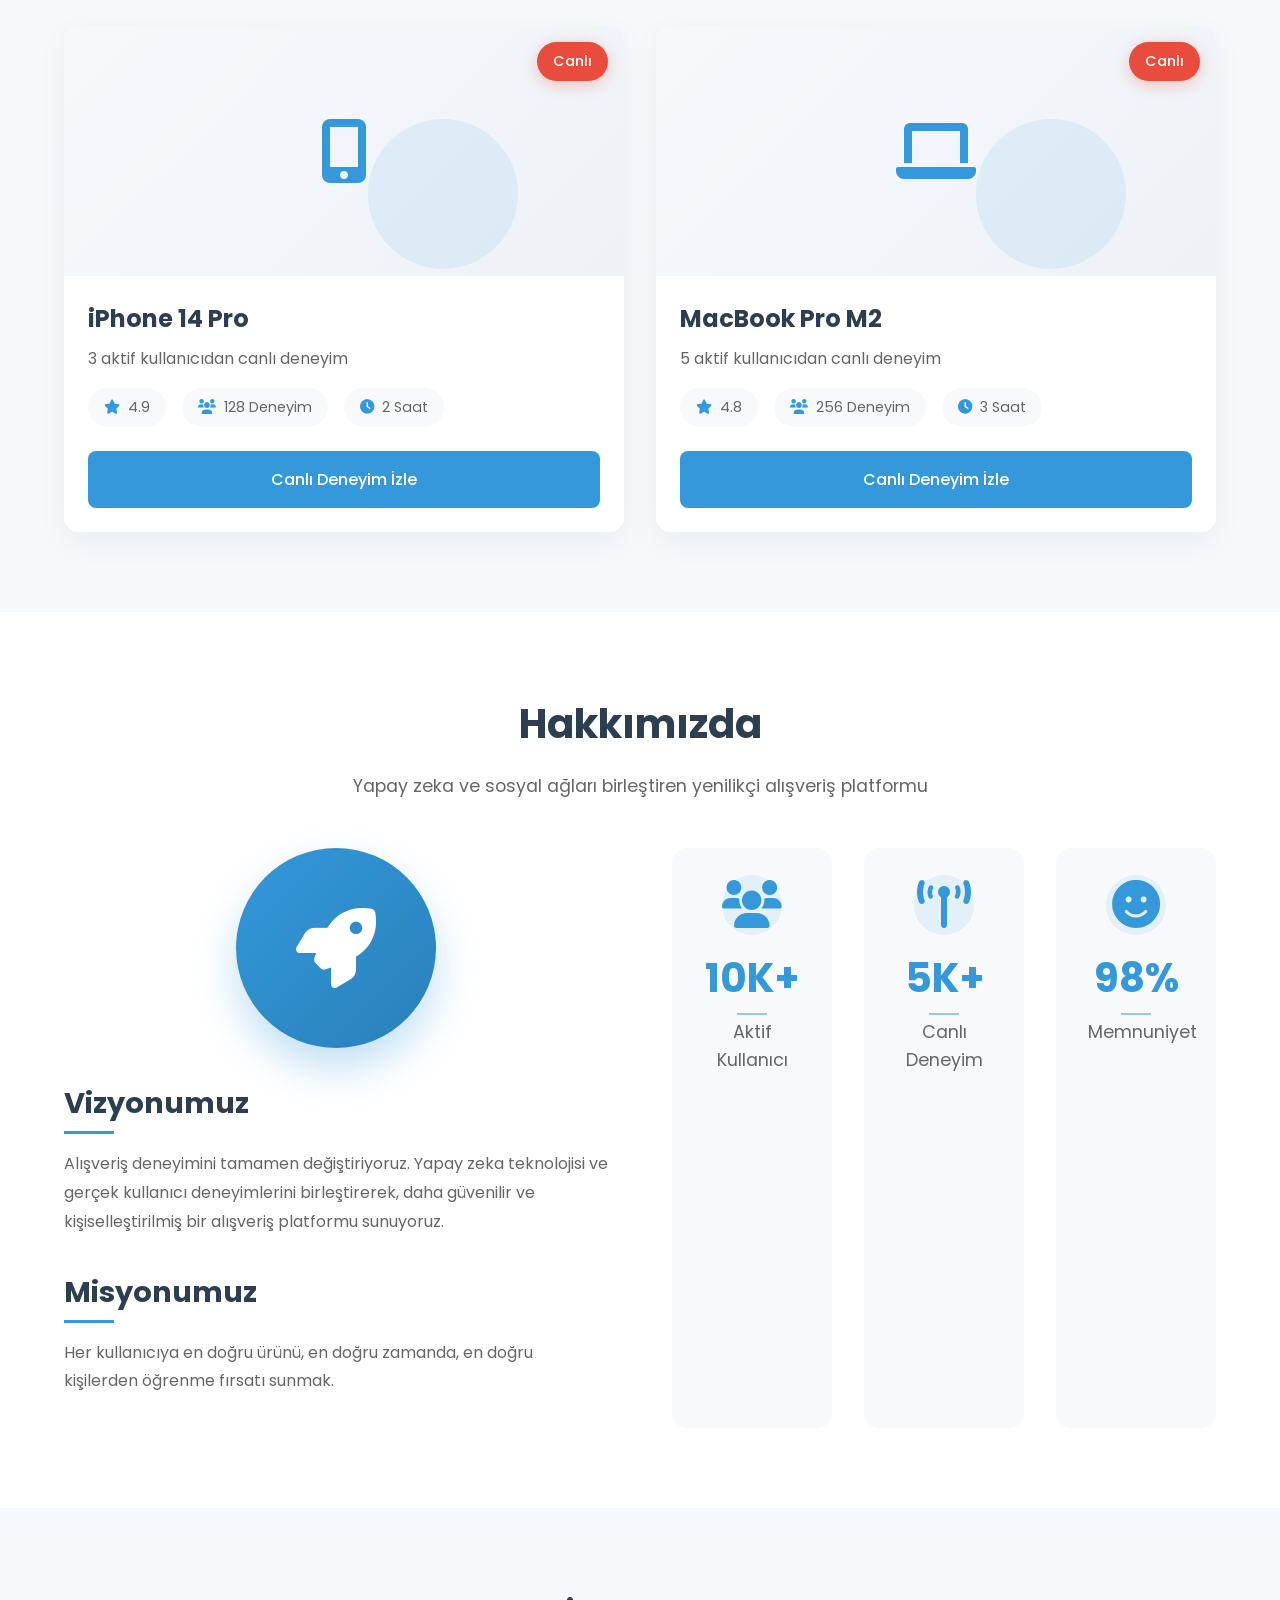
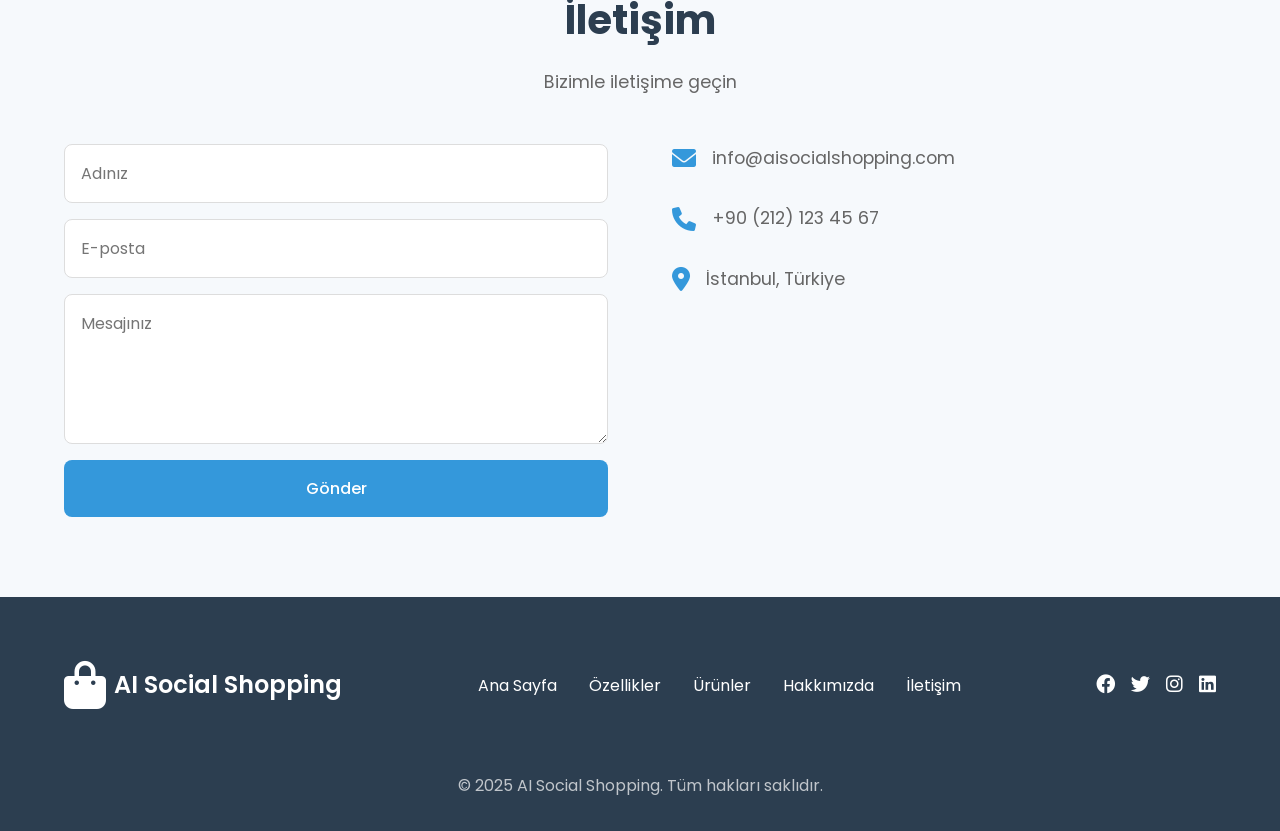
==== commit 7ec759c2: "Initial commit: AI Social Shopping Network website" ====
--- a/index.html
+++ b/index.html
@@ -3,213 +3,319 @@
 <head>
     <meta charset="UTF-8">
     <meta name="viewport" content="width=device-width, initial-scale=1.0">
-    <title>TikTok Challenge Box 2025 | Premium Content Creation</title>
+    <title>AI Social Shopping Network | Yeni Nesil Alışveriş Deneyimi</title>
     <link rel="stylesheet" href="style.css">
+    <link href="https://fonts.googleapis.com/css2?family=Poppins:wght@300;400;500;600;700&display=swap" rel="stylesheet">
     <link rel="stylesheet" href="https://cdnjs.cloudflare.com/ajax/libs/font-awesome/6.0.0/css/all.min.css">
-    <link href="https://fonts.googleapis.com/css2?family=Poppins:wght@300;400;500;600;700&display=swap" rel="stylesheet">
-    <!-- Project Description -->
-    <meta name="description" content="TikTok Challenge Box - TikTok içerik üreticileri için premium challenge kutuları. Her ay güncel trendlere uygun, profesyonel ekipmanlar ve özel içeriklerle içerik üretimini destekleyen bir platform.">
-    <meta name="keywords" content="TikTok, Challenge Box, Content Creation, Premium Box, Dance Challenge, Makeup Challenge, Slime Challenge, ASMR">
-    <meta name="author" content="ChallengeBox Team">
-    <!-- Open Graph / Social Media Meta Tags -->
-    <meta property="og:title" content="TikTok Challenge Box 2025 | Premium Content Creation">
-    <meta property="og:description" content="TikTok içerik üreticileri için premium challenge kutuları. Her ay güncel trendlere uygun, profesyonel ekipmanlar ve özel içerikler.">
-    <meta property="og:image" content="https://i.imgur.com/8XZQY3L.png">
-    <meta property="og:url" content="https://challengebox.com">
+    <!-- Proje Açıklaması -->
+    <meta name="description" content="AI Social Shopping Network - Yeni Nesil Alışveriş Deneyimi. Gerçek kullanıcılardan canlı deneyimler, yapay zeka destekli öneriler ve kişiselleştirilmiş alışveriş deneyimi.">
+    <meta name="keywords" content="AI Social Shopping, Yeni Nesil Alışveriş, Gerçek Kullanıcı Deneyimi, Yapay Zeka, Sosyal Ağ, Canlı Deneyim, Kişiselleştirilmiş Alışveriş">
+    <meta name="author" content="AI Social Shopping Team">
+    <!-- Open Graph / Sosyal Medya Meta Etiketleri -->
+    <meta property="og:title" content="AI Social Shopping Network | Yeni Nesil Alışveriş Deneyimi">
+    <meta property="og:description" content="Gerçek kullanıcılardan canlı deneyimler, yapay zeka destekli öneriler ve kişiselleştirilmiş alışveriş deneyimi.">
+    <meta property="og:image" content="https://i.imgur.com/aisocialshopping-og.jpg">
+    <meta property="og:url" content="https://aisocialshopping.com">
 </head>
 <body>
     <nav>
         <div class="logo">
-            <img src="https://i.imgur.com/8XZQY3L.png" alt="ChallengeBox Logo" class="nav-logo">
-            <span>ChallengeBox</span>
+            <i class="fas fa-shopping-bag fa-2x"></i>
+            <span>AI Social Shopping</span>
         </div>
         <div class="nav-links">
-            <a href="#home" data-tr="nav-home">Ana Sayfa</a>
-            <a href="#challenges" data-tr="nav-challenges">Challenge'lar</a>
-            <a href="trend-packages.html">Trend Paketleri</a>
-            <a href="#subscription" data-tr="nav-subscription">Abonelik</a>
-            <a href="#contact" data-tr="nav-contact">İletişim</a>
-            <select id="languageSelect" class="language-select">
-                <option value="tr">🇹🇷 TR</option>
-                <option value="en">🇬🇧 EN</option>
-            </select>
+            <a href="#home" class="active" data-translate="nav.home">Ana Sayfa</a>
+            <a href="#features" data-translate="nav.features">Özellikler</a>
+            <a href="#products" data-translate="nav.products">Ürünler</a>
+            <a href="#about" data-translate="nav.about">Hakkımızda</a>
+            <a href="#contact" data-translate="nav.contact">İletişim</a>
+            <div class="auth-buttons">
+                <button class="login-btn" onclick="showLoginModal()" data-translate="auth.login">Giriş Yap</button>
+                <button class="register-btn" onclick="showRegisterModal()" data-translate="auth.register">Kayıt Ol</button>
+            </div>
+            <div class="language-selector">
+                <button class="lang-btn active" data-lang="tr">TR</button>
+                <button class="lang-btn" data-lang="en">EN</button>
+            </div>
         </div>
     </nav>
+
+    <!-- Login Modal -->
+    <div id="loginModal" class="modal">
+        <div class="modal-content">
+            <span class="close-modal" onclick="closeLoginModal()">&times;</span>
+            <h2 data-translate="auth.login">Giriş Yap</h2>
+            <form class="auth-form" id="loginForm">
+                <div class="form-group">
+                    <i class="fas fa-envelope"></i>
+                    <input type="email" placeholder="E-posta" data-translate-placeholder="auth.email" required>
+                </div>
+                <div class="form-group">
+                    <i class="fas fa-lock"></i>
+                    <input type="password" placeholder="Şifre" data-translate-placeholder="auth.password" required>
+                </div>
+                <div class="form-options">
+                    <label>
+                        <input type="checkbox">
+                        <span data-translate="auth.remember">Beni Hatırla</span>
+                    </label>
+                    <a href="#" data-translate="auth.forgot">Şifremi Unuttum</a>
+                </div>
+                <button type="submit" class="submit-btn" data-translate="auth.login">Giriş Yap</button>
+                <div class="social-login">
+                    <p data-translate="auth.social">Sosyal Medya ile Giriş Yap</p>
+                    <div class="social-buttons">
+                        <button type="button" class="google-btn">
+                            <i class="fab fa-google"></i>
+                            <span>Google</span>
+                        </button>
+                        <button type="button" class="facebook-btn">
+                            <i class="fab fa-facebook-f"></i>
+                            <span>Facebook</span>
+                        </button>
+                    </div>
+                </div>
+            </form>
+        </div>
+    </div>
+
+    <!-- Register Modal -->
+    <div id="registerModal" class="modal">
+        <div class="modal-content">
+            <span class="close-modal" onclick="closeRegisterModal()">&times;</span>
+            <h2 data-translate="auth.register">Kayıt Ol</h2>
+            <form class="auth-form" id="registerForm">
+                <div class="form-group">
+                    <i class="fas fa-user"></i>
+                    <input type="text" placeholder="Ad Soyad" data-translate-placeholder="auth.fullname" required>
+                </div>
+                <div class="form-group">
+                    <i class="fas fa-envelope"></i>
+                    <input type="email" placeholder="E-posta" data-translate-placeholder="auth.email" required>
+                </div>
+                <div class="form-group">
+                    <i class="fas fa-lock"></i>
+                    <input type="password" placeholder="Şifre" data-translate-placeholder="auth.password" required>
+                </div>
+                <div class="form-group">
+                    <i class="fas fa-lock"></i>
+                    <input type="password" placeholder="Şifre Tekrar" data-translate-placeholder="auth.passwordConfirm" required>
+                </div>
+                <div class="form-options">
+                    <label>
+                        <input type="checkbox" required>
+                        <span data-translate="auth.terms">Kullanım koşullarını kabul ediyorum</span>
+                    </label>
+                </div>
+                <button type="submit" class="submit-btn" data-translate="auth.register">Kayıt Ol</button>
+                <div class="social-login">
+                    <p data-translate="auth.social">Sosyal Medya ile Kayıt Ol</p>
+                    <div class="social-buttons">
+                        <button type="button" class="google-btn">
+                            <i class="fab fa-google"></i>
+                            <span>Google</span>
+                        </button>
+                        <button type="button" class="facebook-btn">
+                            <i class="fab fa-facebook-f"></i>
+                            <span>Facebook</span>
+                        </button>
+                    </div>
+                </div>
+            </form>
+        </div>
+    </div>
 
     <header id="home">
         <div class="hero">
             <div class="hero-content">
-                <h1 data-tr="hero-title">Premium Challenge Box ile İçerik Üretiminde Yeni Nesil</h1>
-                <p data-tr="hero-subtitle">TikTok'ta viral olan challenge'ları yakala, profesyonel ekipmanlarla kendi içeriğini üret!</p>
+                <h1 data-translate="hero.title">Yapay Zeka ile Sosyal Alışverişin Geleceği</h1>
+                <p data-translate="hero.description">Gerçek kullanıcılardan canlı deneyimler, yapay zeka destekli öneriler ve kişiselleştirilmiş alışveriş deneyimi.</p>
                 <div class="hero-features">
                     <div class="feature">
-                        <i class="fas fa-star"></i>
-                        <span>Premium Ekipmanlar</span>
+                        <i class="fas fa-video"></i>
+                        <span data-translate="features.live">Canlı Deneyim</span>
                     </div>
                     <div class="feature">
-                        <i class="fas fa-bolt"></i>
-                        <span>Anlık Trend</span>
+                        <i class="fas fa-robot"></i>
+                        <span data-translate="features.ai">AI Asistan</span>
                     </div>
                     <div class="feature">
-                        <i class="fas fa-crown"></i>
-                        <span>Elit İçerik</span>
-                    </div>
-                </div>
-                <a href="#subscription" class="cta-button" data-tr="hero-cta">Premium Üyelik Başlat</a>
+                        <i class="fas fa-users"></i>
+                        <span data-translate="features.social">Sosyal Ağ</span>
+                    </div>
+                </div>
+                <a href="#products" class="cta-button" data-translate="hero.explore">Hemen Keşfet</a>
             </div>
             <div class="hero-image">
-                <img src="https://i.imgur.com/JQZxY3L.jpg" alt="Challenge Box Preview">
+                <div class="hero-icon">
+                    <i class="fas fa-shopping-cart fa-5x"></i>
+                </div>
             </div>
         </div>
     </header>
 
-    <section id="challenges" class="featured-challenges">
+    <section id="features" class="features">
         <div class="section-header">
-            <h2 data-tr="challenges-title">Premium Challenge Box'lar</h2>
-            <p class="section-subtitle" data-tr="challenges-subtitle">Her ay özenle seçilmiş, trend challenge'lar için özel hazırlanmış kutular</p>
-        </div>
-        <div class="challenge-logo">
-            <img src="https://i.imgur.com/8XZQY3L.png" alt="ChallengeBox Logo" class="logo-image">
-            <div class="logo-text">
-                <h3 data-tr="challenge-month">Mayıs 2025</h3>
-                <p data-tr="challenge-slogan">#ChallengeBoxElite</p>
-            </div>
-        </div>
-        <div class="challenge-grid">
-            <div class="challenge-card premium">
-                <div class="challenge-image">
-                    <img src="https://i.imgur.com/JQZxY3L.jpg" alt="Dance Challenge Box">
-                    <div class="challenge-badge">Trend</div>
-                </div>
-                <div class="challenge-content">
-                    <h3 data-tr="challenge1-title">Dance Challenge Box</h3>
-                    <p data-tr="challenge1-desc">TikTok'ta viral olan dans challenge'ları için premium set</p>
-                    <ul class="challenge-features">
-                        <li><i class="fas fa-check"></i> <span data-tr="challenge1-feature1">LED Işıklı Ayakkabılar</span></li>
-                        <li><i class="fas fa-check"></i> <span data-tr="challenge1-feature2">Neon Aksesuar Seti</span></li>
-                        <li><i class="fas fa-check"></i> <span data-tr="challenge1-feature3">Pro Işık Sistemi</span></li>
-                        <li><i class="fas fa-check"></i> <span data-tr="challenge1-feature4">Dans Eğitim Videoları</span></li>
-                        <li><i class="fas fa-check"></i> <span data-tr="challenge1-feature5">Trend Müzik Listesi</span></li>
-                    </ul>
-                    <div class="challenge-footer">
-                        <div class="price-info">
-                            <span class="price">₺799</span>
-                            <span class="original-price">₺999</span>
-                        </div>
-                        <button class="buy-button" data-tr="add-to-cart">Sepete Ekle</button>
-                    </div>
-                </div>
-            </div>
-            <div class="challenge-card premium">
-                <div class="challenge-image">
-                    <img src="https://i.imgur.com/KQZxY3L.jpg" alt="Makeup Challenge Box">
-                    <div class="challenge-badge">Viral</div>
-                </div>
-                <div class="challenge-content">
-                    <h3 data-tr="challenge2-title">Makeup Challenge Box</h3>
-                    <p data-tr="challenge2-desc">TikTok'ta viral olan makyaj trendleri için özel set</p>
-                    <ul class="challenge-features">
-                        <li><i class="fas fa-check"></i> <span data-tr="challenge2-feature1">Glass Skin Seti</span></li>
-                        <li><i class="fas fa-check"></i> <span data-tr="challenge2-feature2">Ring Light Pro</span></li>
-                        <li><i class="fas fa-check"></i> <span data-tr="challenge2-feature3">Clean Girl Makyaj Seti</span></li>
-                        <li><i class="fas fa-check"></i> <span data-tr="challenge2-feature4">Makyaj Eğitim Videosu</span></li>
-                        <li><i class="fas fa-check"></i> <span data-tr="challenge2-feature5">Trend Filtreler</span></li>
-                    </ul>
-                    <div class="challenge-footer">
-                        <div class="price-info">
-                            <span class="price">₺599</span>
-                            <span class="original-price">₺799</span>
-                        </div>
-                        <button class="buy-button" data-tr="add-to-cart">Sepete Ekle</button>
-                    </div>
-                </div>
-            </div>
-            <div class="challenge-card premium">
-                <div class="challenge-image">
-                    <img src="https://i.imgur.com/LQZxY3L.jpg" alt="Slime Challenge Box">
-                    <div class="challenge-badge">ASMR</div>
-                </div>
-                <div class="challenge-content">
-                    <h3 data-tr="challenge3-title">Slime Challenge Box</h3>
-                    <p data-tr="challenge3-desc">TikTok'ta viral olan ASMR ve slime içerikleri için premium set</p>
-                    <ul class="challenge-features">
-                        <li><i class="fas fa-check"></i> <span data-tr="challenge3-feature1">Premium Slime Seti</span></li>
-                        <li><i class="fas fa-check"></i> <span data-tr="challenge3-feature2">Pro ASMR Mikrofon</span></li>
-                        <li><i class="fas fa-check"></i> <span data-tr="challenge3-feature3">Renk Değiştiren Slime</span></li>
-                        <li><i class="fas fa-check"></i> <span data-tr="challenge3-feature4">Parlak Slime Seti</span></li>
-                        <li><i class="fas fa-check"></i> <span data-tr="challenge3-feature5">ASMR Efekt Paketi</span></li>
-                    </ul>
-                    <div class="challenge-footer">
-                        <div class="price-info">
-                            <span class="price">₺499</span>
-                            <span class="original-price">₺699</span>
-                        </div>
-                        <button class="buy-button" data-tr="add-to-cart">Sepete Ekle</button>
-                    </div>
+            <h2 data-translate="features.title">Yenilikçi Özellikler</h2>
+            <p data-translate="features.subtitle">Alışveriş deneyiminizi değiştirecek özellikler</p>
+        </div>
+        <div class="features-grid">
+            <div class="feature-card">
+                <div class="feature-icon">
+                    <i class="fas fa-video"></i>
+                </div>
+                <div class="feature-image">
+                    <i class="fas fa-broadcast-tower fa-4x"></i>
+                </div>
+                <h3 data-translate="features.live">Canlı Ürün Deneyimi</h3>
+                <p data-translate="features.liveDesc">Gerçek kullanıcılardan canlı yayınlar ve deneyim paylaşımları</p>
+                <div class="feature-stats">
+                    <span><i class="fas fa-users"></i> 1.2K+ Canlı Yayın</span>
+                    <span><i class="fas fa-star"></i> 4.9/5 Puan</span>
+                </div>
+            </div>
+            <div class="feature-card">
+                <div class="feature-icon">
+                    <i class="fas fa-robot"></i>
+                </div>
+                <div class="feature-image">
+                    <i class="fas fa-brain fa-4x"></i>
+                </div>
+                <h3 data-translate="features.ai">AI Asistan</h3>
+                <p data-translate="features.aiDesc">Yapay zeka destekli kişiselleştirilmiş öneriler</p>
+                <div class="feature-stats">
+                    <span><i class="fas fa-magic"></i> 5K+ Öneri</span>
+                    <span><i class="fas fa-check-circle"></i> %98 Doğruluk</span>
+                </div>
+            </div>
+            <div class="feature-card">
+                <div class="feature-icon">
+                    <i class="fas fa-users"></i>
+                </div>
+                <div class="feature-image">
+                    <i class="fas fa-network-wired fa-4x"></i>
+                </div>
+                <h3 data-translate="features.social">Sosyal Ağ</h3>
+                <p data-translate="features.socialDesc">Benzer ilgi alanlarına sahip kullanıcılarla bağlantı kurun</p>
+                <div class="feature-stats">
+                    <span><i class="fas fa-user-friends"></i> 10K+ Kullanıcı</span>
+                    <span><i class="fas fa-comments"></i> 50K+ Etkileşim</span>
                 </div>
             </div>
         </div>
     </section>
 
-    <section id="subscription" class="subscription">
+    <section id="products" class="products">
         <div class="section-header">
-            <h2 data-tr="subscription-title">Premium Challenge Box Aboneliği</h2>
-            <p class="section-subtitle" data-tr="subscription-subtitle">Her ay yeni challenge'lar ve özel içeriklerle içerik üretiminde öne çıkın</p>
-        </div>
-        <div class="subscription-grid">
-            <div class="subscription-card">
-                <div class="subscription-header">
-                    <h3 data-tr="subscription1-title">Premium Box</h3>
-                    <p data-tr="subscription1-desc">Aylık premium challenge box</p>
-                </div>
-                <div class="price-tag">
-                    <span class="price">₺799</span>
-                    <span class="period">/ay</span>
-                </div>
-                <ul class="subscription-features">
-                    <li><i class="fas fa-check"></i> <span data-tr="subscription1-feature1">Aylık Premium Box</span></li>
-                    <li><i class="fas fa-check"></i> <span data-tr="subscription1-feature2">Özel Filtreler</span></li>
-                    <li><i class="fas fa-check"></i> <span data-tr="subscription1-feature3">Eğitim Videoları</span></li>
-                    <li><i class="fas fa-check"></i> <span data-tr="subscription1-feature4">Trend Analizi</span></li>
-                </ul>
-                <button class="cta-button" data-tr="subscribe-now">Hemen Başla</button>
-            </div>
-            <div class="subscription-card elite">
-                <div class="subscription-header">
-                    <div class="elite-badge">Elite</div>
-                    <h3 data-tr="subscription2-title">Elite Box</h3>
-                    <p data-tr="subscription2-desc">Tüm premium özellikler ve özel içerikler</p>
-                </div>
-                <div class="price-tag">
-                    <span class="price">₺1499</span>
-                    <span class="period">/ay</span>
-                </div>
-                <ul class="subscription-features">
-                    <li><i class="fas fa-check"></i> <span data-tr="subscription2-feature1">Tüm Premium Box'lar</span></li>
-                    <li><i class="fas fa-check"></i> <span data-tr="subscription2-feature2">Özel Filtreler</span></li>
-                    <li><i class="fas fa-check"></i> <span data-tr="subscription2-feature3">1-on-1 Eğitim</span></li>
-                    <li><i class="fas fa-check"></i> <span data-tr="subscription2-feature4">Early Access</span></li>
-                    <li><i class="fas fa-check"></i> <span data-tr="subscription2-feature5">Özel Etkinlikler</span></li>
-                </ul>
-                <button class="cta-button elite" data-tr="subscribe-now">Elite Üyelik Başlat</button>
+            <h2 data-translate="products.title">Öne Çıkan Ürünler</h2>
+            <p data-translate="products.subtitle">Canlı deneyimlerle keşfedin</p>
+        </div>
+        <div class="products-grid">
+            <div class="product-card">
+                <div class="product-image">
+                    <div class="product-icon">
+                        <i class="fas fa-mobile-alt fa-4x"></i>
+                    </div>
+                    <div class="live-badge" data-translate="products.live">Canlı</div>
+                </div>
+                <div class="product-content">
+                    <h3>iPhone 14 Pro</h3>
+                    <p>3 aktif kullanıcıdan canlı deneyim</p>
+                    <div class="product-features">
+                        <span><i class="fas fa-star"></i> 4.9</span>
+                        <span><i class="fas fa-users"></i> 128 Deneyim</span>
+                        <span><i class="fas fa-clock"></i> 2 Saat</span>
+                    </div>
+                    <button class="view-button" data-translate="products.view">Canlı Deneyim İzle</button>
+                </div>
+            </div>
+            <div class="product-card">
+                <div class="product-image">
+                    <div class="product-icon">
+                        <i class="fas fa-laptop fa-4x"></i>
+                    </div>
+                    <div class="live-badge" data-translate="products.live">Canlı</div>
+                </div>
+                <div class="product-content">
+                    <h3>MacBook Pro M2</h3>
+                    <p>5 aktif kullanıcıdan canlı deneyim</p>
+                    <div class="product-features">
+                        <span><i class="fas fa-star"></i> 4.8</span>
+                        <span><i class="fas fa-users"></i> 256 Deneyim</span>
+                        <span><i class="fas fa-clock"></i> 3 Saat</span>
+                    </div>
+                    <button class="view-button" data-translate="products.view">Canlı Deneyim İzle</button>
+                </div>
+            </div>
+        </div>
+    </section>
+
+    <section id="about" class="about">
+        <div class="section-header">
+            <h2 data-translate="about.title">Hakkımızda</h2>
+            <p data-translate="about.description">Yapay zeka ve sosyal ağları birleştiren yenilikçi alışveriş platformu</p>
+        </div>
+        <div class="about-content">
+            <div class="about-text">
+                <div class="about-icon">
+                    <i class="fas fa-rocket fa-5x"></i>
+                </div>
+                <h3>Vizyonumuz</h3>
+                <p>Alışveriş deneyimini tamamen değiştiriyoruz. Yapay zeka teknolojisi ve gerçek kullanıcı deneyimlerini birleştirerek, daha güvenilir ve kişiselleştirilmiş bir alışveriş platformu sunuyoruz.</p>
+                <h3>Misyonumuz</h3>
+                <p>Her kullanıcıya en doğru ürünü, en doğru zamanda, en doğru kişilerden öğrenme fırsatı sunmak.</p>
+            </div>
+            <div class="about-stats">
+                <div class="stat">
+                    <div class="stat-icon">
+                        <i class="fas fa-users fa-3x"></i>
+                    </div>
+                    <span class="number">10K+</span>
+                    <span class="label" data-translate="about.users">Aktif Kullanıcı</span>
+                </div>
+                <div class="stat">
+                    <div class="stat-icon">
+                        <i class="fas fa-broadcast-tower fa-3x"></i>
+                    </div>
+                    <span class="number">5K+</span>
+                    <span class="label" data-translate="about.products">Canlı Deneyim</span>
+                </div>
+                <div class="stat">
+                    <div class="stat-icon">
+                        <i class="fas fa-smile fa-3x"></i>
+                    </div>
+                    <span class="number">98%</span>
+                    <span class="label">Memnuniyet</span>
+                </div>
             </div>
         </div>
     </section>
 
     <section id="contact" class="contact">
         <div class="section-header">
-            <h2 data-tr="contact-title">Premium Üyelik İçin Bize Ulaşın</h2>
-            <p class="section-subtitle" data-tr="contact-subtitle">Size özel fırsatlar ve kampanyalar için hemen iletişime geçin</p>
+            <h2 data-translate="contact.title">İletişim</h2>
+            <p data-translate="contact.subtitle">Bizimle iletişime geçin</p>
         </div>
         <div class="contact-container">
-            <div class="contact-form">
-                <input type="email" placeholder="E-posta adresiniz" data-tr-placeholder="email-placeholder">
-                <button class="cta-button" data-tr="subscribe">Premium Üyelik Başlat</button>
-            </div>
-            <div class="social-links">
-                <a href="#" class="social-link"><i class="fab fa-tiktok"></i></a>
-                <a href="#" class="social-link"><i class="fab fa-instagram"></i></a>
-                <a href="#" class="social-link"><i class="fab fa-facebook"></i></a>
+            <form class="contact-form">
+                <input type="text" placeholder="Adınız" data-translate-placeholder="contact.name">
+                <input type="email" placeholder="E-posta" data-translate-placeholder="contact.email">
+                <textarea placeholder="Mesajınız" data-translate-placeholder="contact.message"></textarea>
+                <button type="submit" class="submit-button" data-translate="contact.send">Gönder</button>
+            </form>
+            <div class="contact-info">
+                <div class="info-item">
+                    <i class="fas fa-envelope"></i>
+                    <span data-translate="contact.email">info@aisocialshopping.com</span>
+                </div>
+                <div class="info-item">
+                    <i class="fas fa-phone"></i>
+                    <span data-translate="contact.phone">+90 (212) 123 45 67</span>
+                </div>
+                <div class="info-item">
+                    <i class="fas fa-map-marker-alt"></i>
+                    <span data-translate="contact.address">İstanbul, Türkiye</span>
+                </div>
             </div>
         </div>
     </section>
@@ -217,12 +323,28 @@
     <footer>
         <div class="footer-content">
             <div class="footer-logo">
-                <img src="https://i.imgur.com/8XZQY3L.png" alt="ChallengeBox Logo" class="footer-logo-img">
-                <span>ChallengeBox</span>
-            </div>
-            <p data-tr="footer-text">&copy; 2025 ChallengeBox. Tüm hakları saklıdır.</p>
+                <i class="fas fa-shopping-bag fa-2x"></i>
+                <span>AI Social Shopping</span>
+            </div>
+            <div class="footer-links">
+                <a href="#home" data-translate="nav.home">Ana Sayfa</a>
+                <a href="#features" data-translate="nav.features">Özellikler</a>
+                <a href="#products" data-translate="nav.products">Ürünler</a>
+                <a href="#about" data-translate="nav.about">Hakkımızda</a>
+                <a href="#contact" data-translate="nav.contact">İletişim</a>
+            </div>
+            <div class="social-links">
+                <a href="#"><i class="fab fa-facebook"></i></a>
+                <a href="#"><i class="fab fa-twitter"></i></a>
+                <a href="#"><i class="fab fa-instagram"></i></a>
+                <a href="#"><i class="fab fa-linkedin"></i></a>
+            </div>
+        </div>
+        <div class="footer-bottom">
+            <p>&copy; 2025 AI Social Shopping. Tüm hakları saklıdır.</p>
         </div>
     </footer>
+
     <script src="script.js"></script>
 </body>
 </html> 
--- a/style.css
+++ b/style.css
@@ -1,3 +1,12 @@
+/* Genel Stiller */
+:root {
+    --primary-color: #3498db;
+    --secondary-color: #2c3e50;
+    --background-color: #fafafa;
+    --text-color: #333;
+    --text-light: #666;
+}
+
 * {
     margin: 0;
     padding: 0;
@@ -6,55 +15,62 @@
 }
 
 body {
-    background-color: #fafafa;
-    color: #333;
+    background-color: var(--background-color);
+    color: var(--text-color);
     line-height: 1.6;
 }
 
+/* Navigasyon */
 nav {
+    position: fixed;
+    top: 0;
+    left: 0;
+    width: 100%;
+    padding: 1rem 5%;
+    background: rgba(255, 255, 255, 0.95);
+    backdrop-filter: blur(10px);
     display: flex;
     justify-content: space-between;
     align-items: center;
-    padding: 1.5rem 5%;
-    background-color: rgba(255, 255, 255, 0.95);
-    box-shadow: 0 2px 20px rgba(0,0,0,0.1);
-    position: fixed;
-    width: 100%;
-    top: 0;
     z-index: 1000;
-    backdrop-filter: blur(10px);
+    box-shadow: 0 2px 10px rgba(0, 0, 0, 0.1);
 }
 
 .logo {
     display: flex;
     align-items: center;
-    gap: 1rem;
-}
-
-.nav-logo {
+    gap: 0.5rem;
+    font-size: 1.5rem;
+    font-weight: 600;
+    color: var(--primary-color);
+}
+
+.logo i {
+    color: var(--primary-color);
+    transition: transform 0.3s ease;
+}
+
+.logo:hover i {
+    transform: scale(1.1);
+}
+
+.logo-img {
     width: 40px;
     height: 40px;
-    border-radius: 50%;
-    border: 2px solid #ff4d4d;
-}
-
-.logo span {
-    font-size: 1.5rem;
-    font-weight: 700;
-    color: #ff4d4d;
+    object-fit: contain;
 }
 
 .nav-links {
     display: flex;
-    align-items: center;
     gap: 2rem;
+    align-items: center;
 }
 
 .nav-links a {
     text-decoration: none;
-    color: #333;
+    color: #2c3e50;
     font-weight: 500;
-    transition: all 0.3s ease;
+    transition: color 0.3s ease;
     position: relative;
 }
 
@@ -65,45 +81,59 @@
     left: 0;
     width: 0;
     height: 2px;
-    background: #ff4d4d;
+    background: #3498db;
     transition: width 0.3s ease;
 }
 
-.nav-links a:hover::after {
+.nav-links a:hover::after,
+.nav-links a.active::after {
     width: 100%;
 }
 
-.language-select {
+.nav-links a:hover,
+.nav-links a.active {
+    color: #3498db;
+}
+
+/* Dil Seçici */
+.language-selector {
+    display: flex;
+    gap: 0.5rem;
+    margin-left: 2rem;
+}
+
+.lang-btn {
     padding: 0.5rem 1rem;
-    border: 1px solid #ddd;
-    border-radius: 25px;
-    background-color: white;
+    border: 1px solid #3498db;
+    background: transparent;
+    color: #3498db;
+    border-radius: 20px;
     cursor: pointer;
-    font-size: 0.9rem;
+    font-weight: 500;
     transition: all 0.3s ease;
 }
 
-.language-select:hover {
-    border-color: #ff4d4d;
-    box-shadow: 0 2px 10px rgba(255,77,77,0.1);
-}
-
+.lang-btn.active {
+    background: #3498db;
+    color: white;
+}
+
+.lang-btn:hover {
+    background: #3498db;
+    color: white;
+}
+
+/* Ana Başlık */
 header {
-    min-height: 100vh;
-    display: flex;
-    align-items: center;
-    padding: 0 5%;
-    background: linear-gradient(135deg, #fff5f5 0%, #ffe5e5 100%);
-    position: relative;
-    overflow: hidden;
+    padding: 8rem 5% 5rem;
+    background: linear-gradient(135deg, #f6f9fc 0%, #eef2f7 100%);
 }
 
 .hero {
     display: flex;
     align-items: center;
-    justify-content: space-between;
     gap: 4rem;
-    max-width: 1400px;
+    max-width: 1200px;
     margin: 0 auto;
 }
 
@@ -111,402 +141,661 @@
     flex: 1;
 }
 
+.hero h1 {
+    font-size: 3rem;
+    font-weight: 700;
+    color: #2c3e50;
+    margin-bottom: 1.5rem;
+    line-height: 1.2;
+}
+
+.hero p {
+    font-size: 1.2rem;
+    color: #666;
+    margin-bottom: 2rem;
+}
+
+.hero-features {
+    display: flex;
+    gap: 2rem;
+    margin-bottom: 2rem;
+}
+
+.feature {
+    display: flex;
+    align-items: center;
+    gap: 0.5rem;
+}
+
+.feature i {
+    color: #3498db;
+    font-size: 1.2rem;
+}
+
 .hero-image {
     flex: 1;
     position: relative;
+    display: flex;
+    justify-content: center;
+    align-items: center;
+    min-height: 400px;
+}
+
+.hero-icon {
+    background: linear-gradient(135deg, #3498db 0%, #2980b9 100%);
+    width: 200px;
+    height: 200px;
+    border-radius: 50%;
+    display: flex;
+    justify-content: center;
+    align-items: center;
+    color: white;
+    box-shadow: 0 20px 40px rgba(52, 152, 219, 0.3);
+    transition: transform 0.3s ease;
+}
+
+.hero-icon:hover {
+    transform: scale(1.1);
 }
 
 .hero-image img {
     width: 100%;
     border-radius: 20px;
-    box-shadow: 0 20px 40px rgba(0,0,0,0.1);
+    box-shadow: 0 20px 40px rgba(0, 0, 0, 0.1);
     transform: perspective(1000px) rotateY(-5deg);
-    transition: transform 0.5s ease;
-}
-
-.hero-image:hover img {
+    transition: transform 0.3s ease;
+}
+
+.hero-image img:hover {
     transform: perspective(1000px) rotateY(0deg);
 }
 
-.hero h1 {
-    font-size: 3.5rem;
-    margin-bottom: 1.5rem;
-    color: #333;
-    line-height: 1.2;
-}
-
-.hero p {
-    font-size: 1.2rem;
-    margin-bottom: 2rem;
-    color: #666;
-}
-
-.hero-features {
-    display: flex;
-    gap: 2rem;
-    margin-bottom: 2rem;
-}
-
-.feature {
-    display: flex;
-    align-items: center;
-    gap: 0.5rem;
-}
-
-.feature i {
-    color: #ff4d4d;
-    font-size: 1.2rem;
-}
-
-.cta-button {
-    display: inline-block;
-    padding: 1rem 2.5rem;
-    background: linear-gradient(135deg, #ff4d4d 0%, #ff3333 100%);
-    color: white;
-    text-decoration: none;
-    border-radius: 30px;
-    font-weight: 600;
-    transition: all 0.3s ease;
-    border: none;
-    cursor: pointer;
-    box-shadow: 0 5px 15px rgba(255,77,77,0.3);
-}
-
-.cta-button:hover {
-    transform: translateY(-2px);
-    box-shadow: 0 8px 25px rgba(255,77,77,0.4);
-}
-
-.cta-button.elite {
-    background: linear-gradient(135deg, #ffd700 0%, #ffa500 100%);
-    box-shadow: 0 5px 15px rgba(255,215,0,0.3);
-}
-
-.cta-button.elite:hover {
-    box-shadow: 0 8px 25px rgba(255,215,0,0.4);
-}
-
-section {
-    padding: 8rem 5%;
+/* Özellikler */
+.features {
+    padding: 5rem 5%;
+    background: #fff;
 }
 
 .section-header {
     text-align: center;
-    margin-bottom: 4rem;
-}
-
-h2 {
+    margin-bottom: 3rem;
+}
+
+.section-header h2 {
     font-size: 2.5rem;
-    color: #333;
+    color: #2c3e50;
     margin-bottom: 1rem;
 }
 
-.section-subtitle {
-    font-size: 1.2rem;
+.section-header p {
     color: #666;
-    max-width: 600px;
+    font-size: 1.1rem;
+}
+
+.features-grid {
+    display: grid;
+    grid-template-columns: repeat(auto-fit, minmax(300px, 1fr));
+    gap: 2rem;
+    max-width: 1200px;
     margin: 0 auto;
 }
 
-.challenge-grid {
+.feature-card {
+    background: #fff;
+    padding: 2rem;
+    border-radius: 15px;
+    box-shadow: 0 10px 30px rgba(0, 0, 0, 0.05);
+    text-align: center;
+    transition: transform 0.3s ease;
+    position: relative;
+    overflow: hidden;
+}
+
+.feature-icon {
+    position: absolute;
+    top: 1.5rem;
+    right: 1.5rem;
+    width: 50px;
+    height: 50px;
+    background: rgba(52, 152, 219, 0.1);
+    border-radius: 50%;
+    display: flex;
+    align-items: center;
+    justify-content: center;
+    z-index: 1;
+}
+
+.feature-icon i {
+    font-size: 1.5rem;
+    color: #3498db;
+}
+
+.feature-image {
+    width: 100%;
+    height: 200px;
+    display: flex;
+    justify-content: center;
+    align-items: center;
+    background: linear-gradient(135deg, #f6f9fc 0%, #eef2f7 100%);
+    border-radius: 10px;
+    margin-bottom: 1.5rem;
+    color: var(--primary-color);
+    transition: transform 0.3s ease;
+}
+
+.feature-card:hover .feature-image {
+    transform: scale(1.05);
+}
+
+.feature-card:hover .feature-image i {
+    transform: scale(1.1);
+}
+
+.feature-image i {
+    transition: transform 0.3s ease;
+}
+
+.feature-card h3 {
+    font-size: 1.5rem;
+    color: #2c3e50;
+    margin-bottom: 1rem;
+}
+
+.feature-card p {
+    color: #666;
+    margin-bottom: 1.5rem;
+    line-height: 1.6;
+}
+
+.feature-stats {
+    display: flex;
+    justify-content: center;
+    gap: 1.5rem;
+    margin-top: 1.5rem;
+    padding-top: 1.5rem;
+    border-top: 1px solid rgba(0, 0, 0, 0.1);
+}
+
+.feature-stats span {
+    display: flex;
+    align-items: center;
+    gap: 0.5rem;
+    color: #666;
+    font-size: 0.9rem;
+}
+
+.feature-stats i {
+    color: #3498db;
+    font-size: 1.1rem;
+}
+
+/* Ürünler */
+.products {
+    padding: 5rem 5%;
+    background: #f6f9fc;
+}
+
+.products-grid {
     display: grid;
-    grid-template-columns: repeat(auto-fit, minmax(350px, 1fr));
-    gap: 2.5rem;
-    padding: 1rem;
-}
-
-.challenge-card {
-    background: white;
-    border-radius: 20px;
+    grid-template-columns: repeat(auto-fit, minmax(300px, 1fr));
+    gap: 2rem;
+    max-width: 1200px;
+    margin: 0 auto;
+}
+
+.product-card {
+    background: #fff;
+    border-radius: 15px;
     overflow: hidden;
-    box-shadow: 0 10px 30px rgba(0,0,0,0.1);
+    box-shadow: 0 10px 30px rgba(0, 0, 0, 0.05);
     transition: all 0.3s ease;
-    position: relative;
-}
-
-.challenge-card:hover {
+}
+
+.product-card:hover {
     transform: translateY(-10px);
-    box-shadow: 0 15px 40px rgba(255,77,77,0.15);
-}
-
-.challenge-card.premium {
-    border: 2px solid #ff4d4d;
-}
-
-.challenge-image {
-    position: relative;
-    height: 300px;
+    box-shadow: 0 20px 40px rgba(0, 0, 0, 0.1);
+}
+
+.product-image {
+    position: relative;
+    height: 250px;
+    background: linear-gradient(135deg, #f6f9fc 0%, #eef2f7 100%);
+    display: flex;
+    justify-content: center;
+    align-items: center;
     overflow: hidden;
 }
 
-.challenge-image img {
-    width: 100%;
-    height: 100%;
-    object-fit: cover;
-    transition: transform 0.5s ease;
-}
-
-.challenge-card:hover .challenge-image img {
+.product-icon {
+    color: var(--primary-color);
+    transition: all 0.3s ease;
+    position: relative;
+    z-index: 1;
+}
+
+.product-icon::after {
+    content: '';
+    position: absolute;
+    width: 150px;
+    height: 150px;
+    background: rgba(52, 152, 219, 0.1);
+    border-radius: 50%;
+    z-index: -1;
+    transition: all 0.3s ease;
+}
+
+.product-card:hover .product-icon {
     transform: scale(1.1);
 }
 
-.challenge-badge {
+.product-card:hover .product-icon::after {
+    transform: scale(1.2);
+    background: rgba(52, 152, 219, 0.2);
+}
+
+.live-badge {
     position: absolute;
     top: 1rem;
     right: 1rem;
-    background: #ff4d4d;
-    color: white;
-    padding: 0.5rem 1.5rem;
+    background: #e74c3c;
+    color: #fff;
+    padding: 0.5rem 1rem;
     border-radius: 20px;
     font-size: 0.9rem;
-    font-weight: 600;
-    box-shadow: 0 3px 10px rgba(255,77,77,0.3);
-}
-
-.challenge-content {
-    padding: 2rem;
-}
-
-.challenge-card h3 {
+    font-weight: 500;
+    box-shadow: 0 4px 15px rgba(231, 76, 60, 0.3);
+    animation: pulse 2s infinite;
+}
+
+@keyframes pulse {
+    0% {
+        box-shadow: 0 0 0 0 rgba(231, 76, 60, 0.4);
+    }
+    70% {
+        box-shadow: 0 0 0 10px rgba(231, 76, 60, 0);
+    }
+    100% {
+        box-shadow: 0 0 0 0 rgba(231, 76, 60, 0);
+    }
+}
+
+.product-content {
+    padding: 1.5rem;
+    background: #fff;
+}
+
+.product-content h3 {
     font-size: 1.5rem;
-    color: #333;
+    color: var(--secondary-color);
+    margin-bottom: 0.5rem;
+}
+
+.product-content p {
+    color: var(--text-light);
     margin-bottom: 1rem;
 }
 
-.challenge-card p {
-    color: #666;
+.product-features {
+    display: flex;
+    gap: 1rem;
     margin-bottom: 1.5rem;
-}
-
-.challenge-features {
-    list-style: none;
-    margin-bottom: 2rem;
-}
-
-.challenge-features li {
-    margin-bottom: 1rem;
-    color: #666;
-    display: flex;
-    align-items: center;
-}
-
-.challenge-features i {
-    color: #ff4d4d;
-    margin-right: 1rem;
-    font-size: 1.1rem;
-}
-
-.challenge-footer {
-    padding: 1.5rem 2rem;
-    background: #fafafa;
-    display: flex;
-    justify-content: space-between;
-    align-items: center;
-    border-top: 1px solid #eee;
-}
-
-.price-info {
-    display: flex;
-    align-items: baseline;
+    flex-wrap: wrap;
+}
+
+.product-features span {
+    display: flex;
+    align-items: center;
     gap: 0.5rem;
-}
-
-.price {
-    font-size: 2rem;
-    font-weight: 700;
-    color: #ff4d4d;
-}
-
-.original-price {
-    font-size: 1.2rem;
-    color: #999;
-    text-decoration: line-through;
-}
-
-.buy-button {
-    padding: 0.8rem 2rem;
-    background: linear-gradient(135deg, #ff4d4d 0%, #ff3333 100%);
-    color: white;
+    color: var(--text-light);
+    font-size: 0.9rem;
+    background: #f8f9fa;
+    padding: 0.5rem 1rem;
+    border-radius: 20px;
+}
+
+.product-features i {
+    color: var(--primary-color);
+}
+
+.view-button {
+    width: 100%;
+    padding: 1rem;
+    background: var(--primary-color);
+    color: #fff;
     border: none;
-    border-radius: 25px;
+    border-radius: 8px;
+    font-size: 1rem;
+    font-weight: 500;
     cursor: pointer;
-    font-weight: 600;
     transition: all 0.3s ease;
-    box-shadow: 0 3px 10px rgba(255,77,77,0.2);
-}
-
-.buy-button:hover {
+    position: relative;
+    overflow: hidden;
+}
+
+.view-button::after {
+    content: '';
+    position: absolute;
+    top: 0;
+    left: -100%;
+    width: 100%;
+    height: 100%;
+    background: linear-gradient(90deg, transparent, rgba(255, 255, 255, 0.2), transparent);
+    transition: 0.5s;
+}
+
+.view-button:hover {
+    background: #2980b9;
     transform: translateY(-2px);
-    box-shadow: 0 5px 15px rgba(255,77,77,0.3);
-}
-
-.subscription-grid {
-    display: grid;
-    grid-template-columns: repeat(auto-fit, minmax(350px, 1fr));
-    gap: 2.5rem;
+    box-shadow: 0 5px 15px rgba(52, 152, 219, 0.3);
+}
+
+.view-button:hover::after {
+    left: 100%;
+}
+
+/* Hakkımızda */
+.about {
+    padding: 5rem 5%;
+    background: #fff;
+}
+
+.about-content {
+    display: flex;
+    gap: 4rem;
     max-width: 1200px;
     margin: 0 auto;
 }
 
-.subscription-card {
-    background: white;
-    padding: 3rem;
-    border-radius: 20px;
-    box-shadow: 0 10px 30px rgba(0,0,0,0.1);
+.about-text {
+    flex: 1;
+}
+
+.about-icon {
+    width: 200px;
+    height: 200px;
+    background: linear-gradient(135deg, #3498db 0%, #2980b9 100%);
+    border-radius: 50%;
+    display: flex;
+    justify-content: center;
+    align-items: center;
+    color: white;
+    margin: 0 auto 2rem;
+    box-shadow: 0 20px 40px rgba(52, 152, 219, 0.3);
+    transition: all 0.3s ease;
+    position: relative;
+    overflow: hidden;
+}
+
+.about-icon::after {
+    content: '';
+    position: absolute;
+    width: 100%;
+    height: 100%;
+    background: linear-gradient(45deg, transparent, rgba(255, 255, 255, 0.2), transparent);
+    transform: translateX(-100%);
+    transition: 0.5s;
+}
+
+.about-icon:hover {
+    transform: scale(1.1);
+}
+
+.about-icon:hover::after {
+    transform: translateX(100%);
+}
+
+.about-text h3 {
+    font-size: 1.8rem;
+    color: var(--secondary-color);
+    margin-bottom: 1rem;
+    position: relative;
+    padding-bottom: 0.5rem;
+}
+
+.about-text h3::after {
+    content: '';
+    position: absolute;
+    bottom: 0;
+    left: 0;
+    width: 50px;
+    height: 3px;
+    background: var(--primary-color);
+    transition: width 0.3s ease;
+}
+
+.about-text h3:hover::after {
+    width: 100px;
+}
+
+.about-text p {
+    color: var(--text-light);
+    margin-bottom: 2rem;
+    line-height: 1.8;
+}
+
+.about-stats {
+    flex: 1;
+    display: grid;
+    grid-template-columns: repeat(auto-fit, minmax(150px, 1fr));
+    gap: 2rem;
+}
+
+.stat {
     text-align: center;
+    padding: 2rem;
+    background: #f8f9fa;
+    border-radius: 15px;
     transition: all 0.3s ease;
-}
-
-.subscription-card:hover {
+    position: relative;
+    overflow: hidden;
+}
+
+.stat:hover {
     transform: translateY(-10px);
-    box-shadow: 0 15px 40px rgba(0,0,0,0.15);
-}
-
-.subscription-card.elite {
-    background: linear-gradient(135deg, #fff5f5 0%, #ffe5e5 100%);
-    border: 2px solid #ff4d4d;
-    transform: scale(1.05);
-}
-
-.subscription-header {
-    margin-bottom: 2rem;
-    position: relative;
-}
-
-.elite-badge {
+    box-shadow: 0 10px 30px rgba(0, 0, 0, 0.1);
+}
+
+.stat-icon {
+    color: var(--primary-color);
+    margin-bottom: 1rem;
+    position: relative;
+    z-index: 1;
+}
+
+.stat-icon::after {
+    content: '';
     position: absolute;
-    top: -1rem;
+    width: 60px;
+    height: 60px;
+    background: rgba(52, 152, 219, 0.1);
+    border-radius: 50%;
+    top: 50%;
+    left: 50%;
+    transform: translate(-50%, -50%);
+    z-index: -1;
+    transition: all 0.3s ease;
+}
+
+.stat:hover .stat-icon::after {
+    transform: translate(-50%, -50%) scale(1.2);
+    background: rgba(52, 152, 219, 0.2);
+}
+
+.stat .number {
+    font-size: 2.5rem;
+    font-weight: 700;
+    color: var(--primary-color);
+    display: block;
+    margin-bottom: 0.5rem;
+    position: relative;
+}
+
+.stat .number::after {
+    content: '';
+    position: absolute;
+    bottom: -5px;
     left: 50%;
     transform: translateX(-50%);
-    background: linear-gradient(135deg, #ffd700 0%, #ffa500 100%);
-    color: white;
-    padding: 0.5rem 1.5rem;
-    border-radius: 20px;
-    font-size: 0.9rem;
-    font-weight: 600;
-    box-shadow: 0 3px 10px rgba(255,215,0,0.3);
-}
-
-.subscription-card h3 {
-    font-size: 1.8rem;
-    margin-bottom: 1rem;
-    color: #333;
-}
-
-.subscription-card p {
-    color: #666;
-    margin-bottom: 1.5rem;
-}
-
-.price-tag {
-    margin-bottom: 2rem;
-}
-
-.price-tag .price {
-    font-size: 3rem;
-    font-weight: 700;
-    color: #ff4d4d;
-}
-
-.price-tag .period {
-    font-size: 1.2rem;
-    color: #666;
-}
-
-.subscription-features {
-    list-style: none;
-    margin: 2rem 0;
-    text-align: left;
-}
-
-.subscription-features li {
-    margin-bottom: 1rem;
-    color: #666;
-    display: flex;
-    align-items: center;
-}
-
-.subscription-features i {
-    color: #ff4d4d;
-    margin-right: 1rem;
+    width: 30px;
+    height: 2px;
+    background: var(--primary-color);
+    opacity: 0.5;
+}
+
+.stat .label {
+    color: var(--text-light);
     font-size: 1.1rem;
-}
-
+    display: block;
+    margin-top: 0.5rem;
+}
+
+/* İletişim */
 .contact {
-    background: linear-gradient(135deg, #fff5f5 0%, #ffe5e5 100%);
-    text-align: center;
+    padding: 5rem 5%;
+    background: #f6f9fc;
 }
 
 .contact-container {
-    max-width: 800px;
-    margin: 0 auto;
-}
-
-.contact-form {
-    display: flex;
-    gap: 1rem;
-    margin-bottom: 2rem;
-}
-
-.contact-form input {
-    flex: 1;
-    padding: 1rem 2rem;
-    border: none;
-    border-radius: 30px;
-    font-size: 1rem;
-    box-shadow: 0 3px 10px rgba(0,0,0,0.1);
-}
-
-.social-links {
-    display: flex;
-    justify-content: center;
-    gap: 2rem;
-}
-
-.social-link {
-    color: #333;
-    font-size: 1.5rem;
-    transition: all 0.3s ease;
-}
-
-.social-link:hover {
-    color: #ff4d4d;
-    transform: translateY(-3px);
-}
-
-footer {
-    background: #333;
-    color: white;
-    padding: 3rem 5%;
-}
-
-.footer-content {
+    display: flex;
+    gap: 4rem;
     max-width: 1200px;
     margin: 0 auto;
+}
+
+.contact-form {
+    flex: 1;
+    display: flex;
+    flex-direction: column;
+    gap: 1rem;
+}
+
+.contact-form input,
+.contact-form textarea {
+    padding: 1rem;
+    border: 1px solid #ddd;
+    border-radius: 8px;
+    font-size: 1rem;
+}
+
+.contact-form textarea {
+    height: 150px;
+    resize: vertical;
+}
+
+.submit-button {
+    padding: 1rem;
+    background: #3498db;
+    color: #fff;
+    border: none;
+    border-radius: 8px;
+    font-size: 1rem;
+    font-weight: 500;
+    cursor: pointer;
+    transition: background 0.3s ease;
+}
+
+.submit-button:hover {
+    background: #2980b9;
+}
+
+.contact-info {
+    flex: 1;
+    display: flex;
+    flex-direction: column;
+    gap: 2rem;
+}
+
+.info-item {
+    display: flex;
+    align-items: center;
+    gap: 1rem;
+}
+
+.info-item i {
+    font-size: 1.5rem;
+    color: #3498db;
+}
+
+.info-item span {
+    color: #666;
+    font-size: 1.1rem;
+}
+
+/* Alt Bilgi */
+footer {
+    background-color: var(--secondary-color);
+    color: white;
+    padding: 4rem 5% 2rem;
+}
+
+.footer-content {
+    display: flex;
+    justify-content: space-between;
+    align-items: center;
+    margin-bottom: 2rem;
+}
+
+.footer-logo {
+    display: flex;
+    align-items: center;
+    gap: 0.5rem;
+    font-size: 1.5rem;
+    font-weight: 600;
+}
+
+.footer-logo i {
+    color: white;
+    transition: transform 0.3s ease;
+}
+
+.footer-logo:hover i {
+    transform: scale(1.1);
+}
+
+.footer-logo-img {
+    width: 40px;
+    height: 40px;
+    object-fit: contain;
+    filter: brightness(0) invert(1);
+}
+
+.footer-links {
+    display: flex;
+    gap: 2rem;
+}
+
+.footer-links a {
+    color: #fff;
+    text-decoration: none;
+    transition: color 0.3s ease;
+}
+
+.footer-links a:hover {
+    color: #3498db;
+}
+
+.social-links {
+    display: flex;
+    gap: 1rem;
+}
+
+.social-links a {
+    color: #fff;
+    font-size: 1.2rem;
+    transition: color 0.3s ease;
+}
+
+.social-links a:hover {
+    color: #3498db;
+}
+
+.footer-bottom {
     text-align: center;
-}
-
-.footer-logo {
-    display: flex;
-    align-items: center;
-    justify-content: center;
-    gap: 1rem;
-    margin-bottom: 1.5rem;
-}
-
-.footer-logo-img {
-    width: 50px;
-    height: 50px;
-    border-radius: 50%;
-    border: 2px solid #ff4d4d;
-}
-
-.footer-logo span {
-    font-size: 1.5rem;
-    font-weight: 700;
-    color: white;
-}
-
+    padding-top: 2rem;
+    color: rgba(255, 255, 255, 0.7);
+}
+
+/* Duyarlı Tasarım */
 @media (max-width: 1024px) {
     .hero {
         flex-direction: column;
@@ -517,215 +806,327 @@
         justify-content: center;
     }
 
-    .hero-image {
-        margin-top: 2rem;
-    }
-
-    .subscription-card.elite {
-        transform: none;
+    .about-content {
+        flex-direction: column;
+    }
+
+    .contact-container {
+        flex-direction: column;
     }
 }
 
 @media (max-width: 768px) {
+    nav {
+        padding: 1rem;
+    }
+
     .nav-links {
         display: none;
     }
-    
+
     .hero h1 {
         font-size: 2.5rem;
     }
-    
-    .contact-form {
+
+    .section-header h2 {
+        font-size: 2rem;
+    }
+
+    .footer-content {
         flex-direction: column;
-    }
-    
-    .challenge-grid,
-    .subscription-grid {
-        grid-template-columns: 1fr;
-    }
-
-    .challenge-footer {
+        gap: 2rem;
+        text-align: center;
+    }
+
+    .footer-links {
         flex-direction: column;
         gap: 1rem;
-        text-align: center;
-    }
-
-    .buy-button {
-        width: 100%;
-    }
-
-    .subscription-card {
-        padding: 2rem;
-    }
-}
-
-/* Trend Packages Page Styles */
-.trend-header {
-    background: linear-gradient(135deg, #ff6b6b, #ff8e8e);
-    padding: 6rem 2rem;
-    text-align: center;
+    }
+
+    .feature-stats {
+        flex-direction: column;
+        gap: 1rem;
+    }
+    
+    .feature-icon {
+        width: 40px;
+        height: 40px;
+    }
+    
+    .feature-icon i {
+        font-size: 1.2rem;
+    }
+}
+
+@media (max-width: 480px) {
+    .hero h1 {
+        font-size: 2rem;
+    }
+
+    .hero-features {
+        flex-direction: column;
+        gap: 1rem;
+    }
+
+    .feature-card {
+        padding: 1.5rem;
+    }
+}
+
+/* Auth Buttons */
+.auth-buttons {
+    display: flex;
+    gap: 1rem;
+    margin-right: 2rem;
+}
+
+.login-btn, .register-btn {
+    padding: 0.5rem 1.5rem;
+    border-radius: 20px;
+    font-weight: 500;
+    cursor: pointer;
+    transition: all 0.3s ease;
+}
+
+.login-btn {
+    background: transparent;
+    border: 1px solid var(--primary-color);
+    color: var(--primary-color);
+}
+
+.register-btn {
+    background: var(--primary-color);
+    border: none;
     color: white;
 }
 
-.trend-header .hero-content {
-    max-width: 800px;
-    margin: 0 auto;
-}
-
-.trend-header h1 {
-    font-size: 2.5rem;
-    margin-bottom: 1.5rem;
-    text-shadow: 2px 2px 4px rgba(0, 0, 0, 0.1);
-}
-
-.trend-header p {
-    font-size: 1.2rem;
-    margin-bottom: 2rem;
-    opacity: 0.9;
-}
-
-.package-grid {
-    display: grid;
-    grid-template-columns: repeat(auto-fit, minmax(320px, 1fr));
-    gap: 2.5rem;
-    padding: 2rem;
-}
-
-.package-card {
-    background: white;
-    border-radius: 20px;
-    overflow: hidden;
-    box-shadow: 0 10px 20px rgba(0, 0, 0, 0.1);
-    transition: transform 0.3s ease;
-}
-
-.package-card:hover {
-    transform: translateY(-10px);
-}
-
-.package-image {
-    position: relative;
-    height: 250px;
-    overflow: hidden;
-}
-
-.package-image img {
+.login-btn:hover {
+    background: var(--primary-color);
+    color: white;
+}
+
+.register-btn:hover {
+    background: #2980b9;
+    transform: translateY(-2px);
+    box-shadow: 0 5px 15px rgba(52, 152, 219, 0.3);
+}
+
+/* Modal */
+.modal {
+    display: none;
+    position: fixed;
+    top: 0;
+    left: 0;
     width: 100%;
     height: 100%;
-    object-fit: cover;
+    background: rgba(0, 0, 0, 0.5);
+    backdrop-filter: blur(5px);
+    z-index: 2000;
+    opacity: 0;
+    transition: opacity 0.3s ease;
+}
+
+.modal.show {
+    display: flex;
+    opacity: 1;
+}
+
+.modal-content {
+    background: white;
+    width: 90%;
+    max-width: 400px;
+    margin: auto;
+    padding: 2rem;
+    border-radius: 15px;
+    position: relative;
+    transform: translateY(-20px);
     transition: transform 0.3s ease;
-}
-
-.package-card:hover .package-image img {
-    transform: scale(1.1);
-}
-
-.package-badge {
+    box-shadow: 0 20px 40px rgba(0, 0, 0, 0.2);
+}
+
+.modal.show .modal-content {
+    transform: translateY(0);
+}
+
+.close-modal {
     position: absolute;
     top: 1rem;
     right: 1rem;
-    background: #ff6b6b;
+    font-size: 1.5rem;
+    color: var(--text-light);
+    cursor: pointer;
+    transition: color 0.3s ease;
+}
+
+.close-modal:hover {
+    color: var(--primary-color);
+}
+
+.modal h2 {
+    text-align: center;
+    color: var(--secondary-color);
+    margin-bottom: 2rem;
+    font-size: 1.8rem;
+}
+
+/* Auth Form */
+.auth-form {
+    display: flex;
+    flex-direction: column;
+    gap: 1.5rem;
+}
+
+.form-group {
+    position: relative;
+}
+
+.form-group i {
+    position: absolute;
+    left: 1rem;
+    top: 50%;
+    transform: translateY(-50%);
+    color: var(--text-light);
+}
+
+.form-group input {
+    width: 100%;
+    padding: 1rem 1rem 1rem 3rem;
+    border: 1px solid #ddd;
+    border-radius: 8px;
+    font-size: 1rem;
+    transition: all 0.3s ease;
+}
+
+.form-group input:focus {
+    border-color: var(--primary-color);
+    box-shadow: 0 0 0 3px rgba(52, 152, 219, 0.1);
+    outline: none;
+}
+
+.form-options {
+    display: flex;
+    justify-content: space-between;
+    align-items: center;
+    font-size: 0.9rem;
+}
+
+.form-options label {
+    display: flex;
+    align-items: center;
+    gap: 0.5rem;
+    color: var(--text-light);
+    cursor: pointer;
+}
+
+.form-options input[type="checkbox"] {
+    width: 16px;
+    height: 16px;
+    cursor: pointer;
+}
+
+.form-options a {
+    color: var(--primary-color);
+    text-decoration: none;
+    transition: color 0.3s ease;
+}
+
+.form-options a:hover {
+    color: #2980b9;
+}
+
+.submit-btn {
+    padding: 1rem;
+    background: var(--primary-color);
     color: white;
-    padding: 0.5rem 1rem;
-    border-radius: 20px;
+    border: none;
+    border-radius: 8px;
+    font-size: 1rem;
+    font-weight: 500;
+    cursor: pointer;
+    transition: all 0.3s ease;
+}
+
+.submit-btn:hover {
+    background: #2980b9;
+    transform: translateY(-2px);
+    box-shadow: 0 5px 15px rgba(52, 152, 219, 0.3);
+}
+
+/* Social Login */
+.social-login {
+    text-align: center;
+    margin-top: 1.5rem;
+    padding-top: 1.5rem;
+    border-top: 1px solid #ddd;
+}
+
+.social-login p {
+    color: var(--text-light);
+    margin-bottom: 1rem;
     font-size: 0.9rem;
-    font-weight: 600;
-}
-
-.package-content {
-    padding: 2rem;
-}
-
-.package-content h3 {
-    font-size: 1.5rem;
-    margin-bottom: 1rem;
+}
+
+.social-buttons {
+    display: flex;
+    gap: 1rem;
+}
+
+.google-btn, .facebook-btn {
+    flex: 1;
+    padding: 0.8rem;
+    border: none;
+    border-radius: 8px;
+    font-size: 0.9rem;
+    font-weight: 500;
+    cursor: pointer;
+    display: flex;
+    align-items: center;
+    justify-content: center;
+    gap: 0.5rem;
+    transition: all 0.3s ease;
+}
+
+.google-btn {
+    background: #fff;
     color: #333;
-}
-
-.package-content p {
-    color: #666;
-    margin-bottom: 1.5rem;
-}
-
-.package-features {
-    list-style: none;
-    padding: 0;
-    margin-bottom: 2rem;
-}
-
-.package-features li {
-    display: flex;
-    align-items: center;
-    margin-bottom: 0.8rem;
-    color: #555;
-}
-
-.package-features i {
-    color: #ff6b6b;
-    margin-right: 0.8rem;
-}
-
-.package-footer {
-    display: flex;
-    justify-content: space-between;
-    align-items: center;
-    padding-top: 1.5rem;
-    border-top: 1px solid #eee;
-}
-
-.benefits-grid {
-    display: grid;
-    grid-template-columns: repeat(auto-fit, minmax(250px, 1fr));
-    gap: 2rem;
-    padding: 2rem;
-}
-
-.benefit-card {
-    background: white;
-    padding: 2rem;
-    border-radius: 15px;
-    text-align: center;
-    box-shadow: 0 5px 15px rgba(0, 0, 0, 0.05);
-    transition: transform 0.3s ease;
-}
-
-.benefit-card:hover {
-    transform: translateY(-5px);
-}
-
-.benefit-card i {
-    font-size: 2.5rem;
-    color: #ff6b6b;
-    margin-bottom: 1rem;
-}
-
-.benefit-card h3 {
-    font-size: 1.3rem;
-    margin-bottom: 0.8rem;
-    color: #333;
-}
-
-.benefit-card p {
-    color: #666;
-    font-size: 0.95rem;
-}
-
+    border: 1px solid #ddd;
+}
+
+.facebook-btn {
+    background: #1877f2;
+    color: white;
+}
+
+.google-btn:hover {
+    background: #f8f9fa;
+    transform: translateY(-2px);
+    box-shadow: 0 5px 15px rgba(0, 0, 0, 0.1);
+}
+
+.facebook-btn:hover {
+    background: #166fe5;
+    transform: translateY(-2px);
+    box-shadow: 0 5px 15px rgba(24, 119, 242, 0.3);
+}
+
+/* Responsive Design */
 @media (max-width: 768px) {
-    .trend-header h1 {
-        font-size: 2rem;
-    }
-    
-    .trend-header p {
-        font-size: 1rem;
-    }
-    
-    .package-grid {
-        grid-template-columns: 1fr;
-        padding: 1rem;
-    }
-    
-    .benefits-grid {
-        grid-template-columns: 1fr;
-        padding: 1rem;
-    }
+    .auth-buttons {
+        margin-right: 1rem;
+    }
+
+    .login-btn, .register-btn {
+        padding: 0.5rem 1rem;
+        font-size: 0.9rem;
+    }
+
+    .modal-content {
+        width: 95%;
+        padding: 1.5rem;
+    }
+
+    .social-buttons {
+        flex-direction: column;
+    }
+} 
 } 
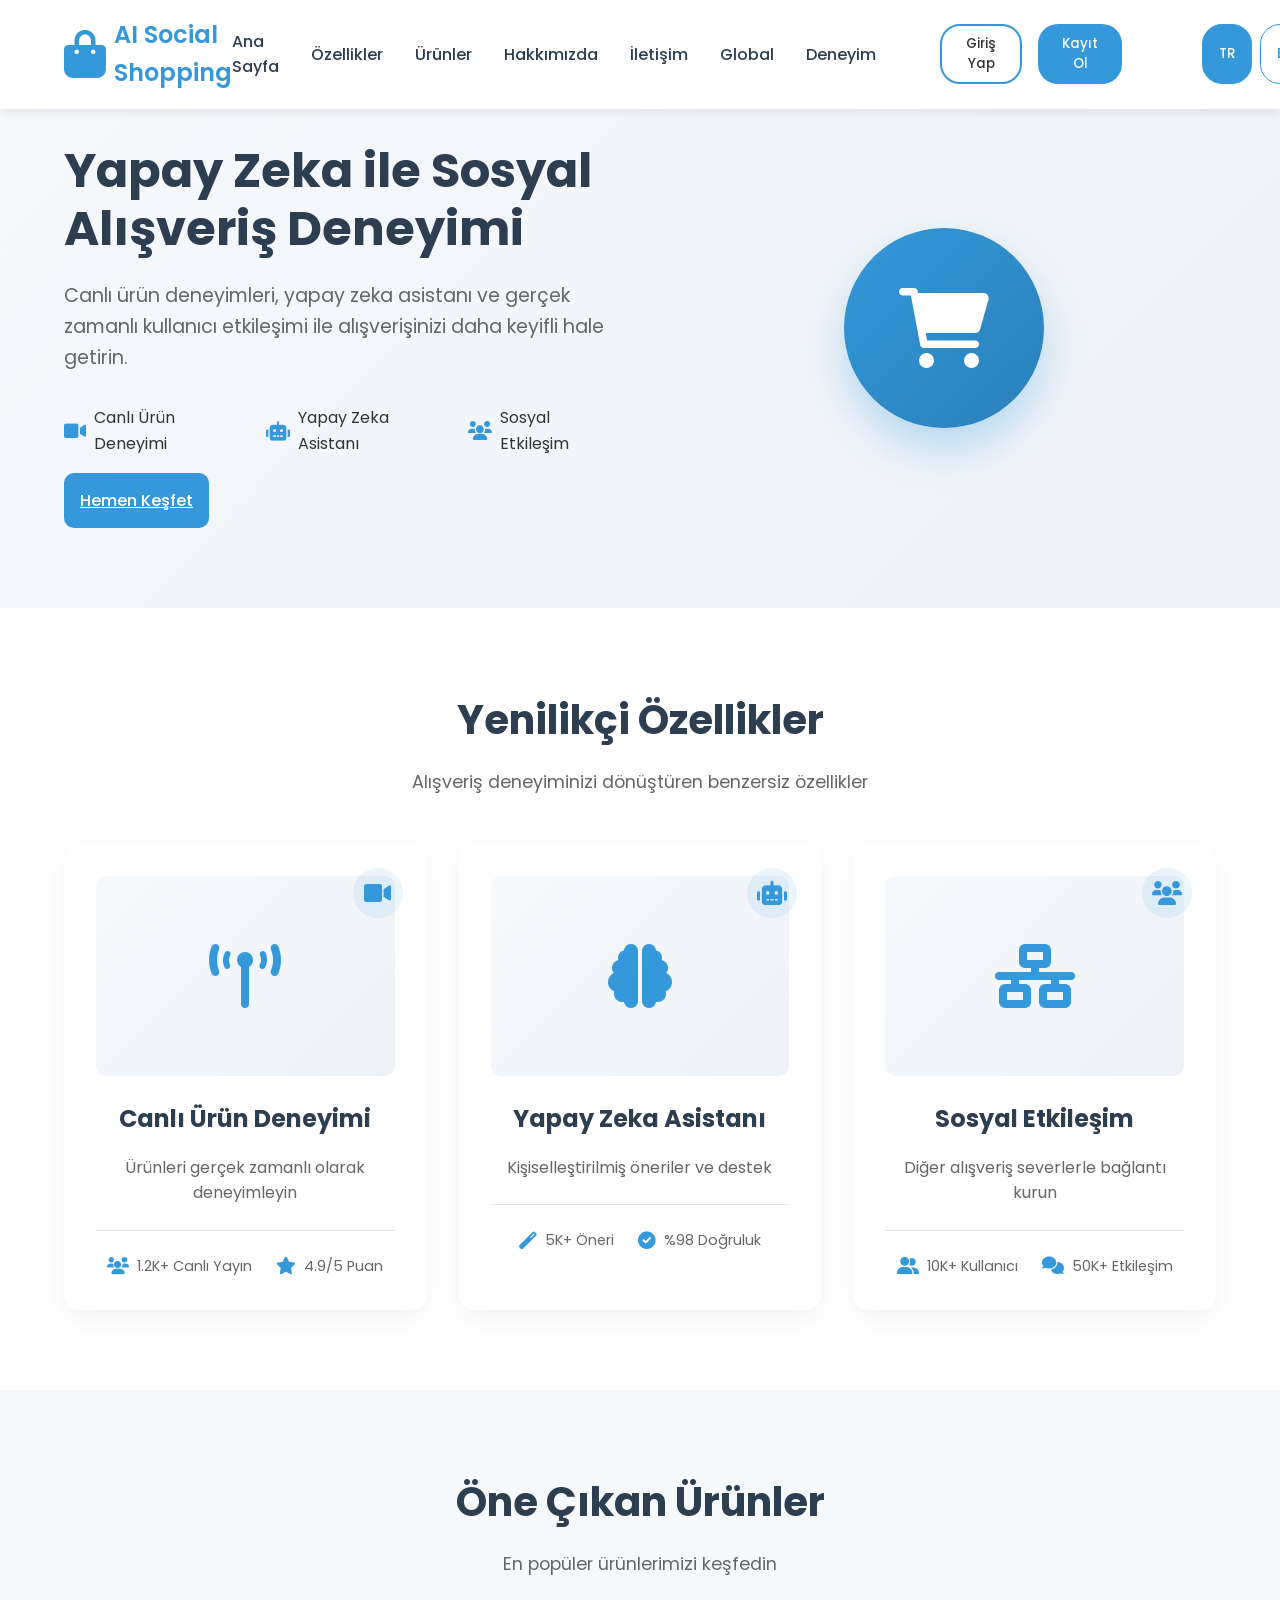
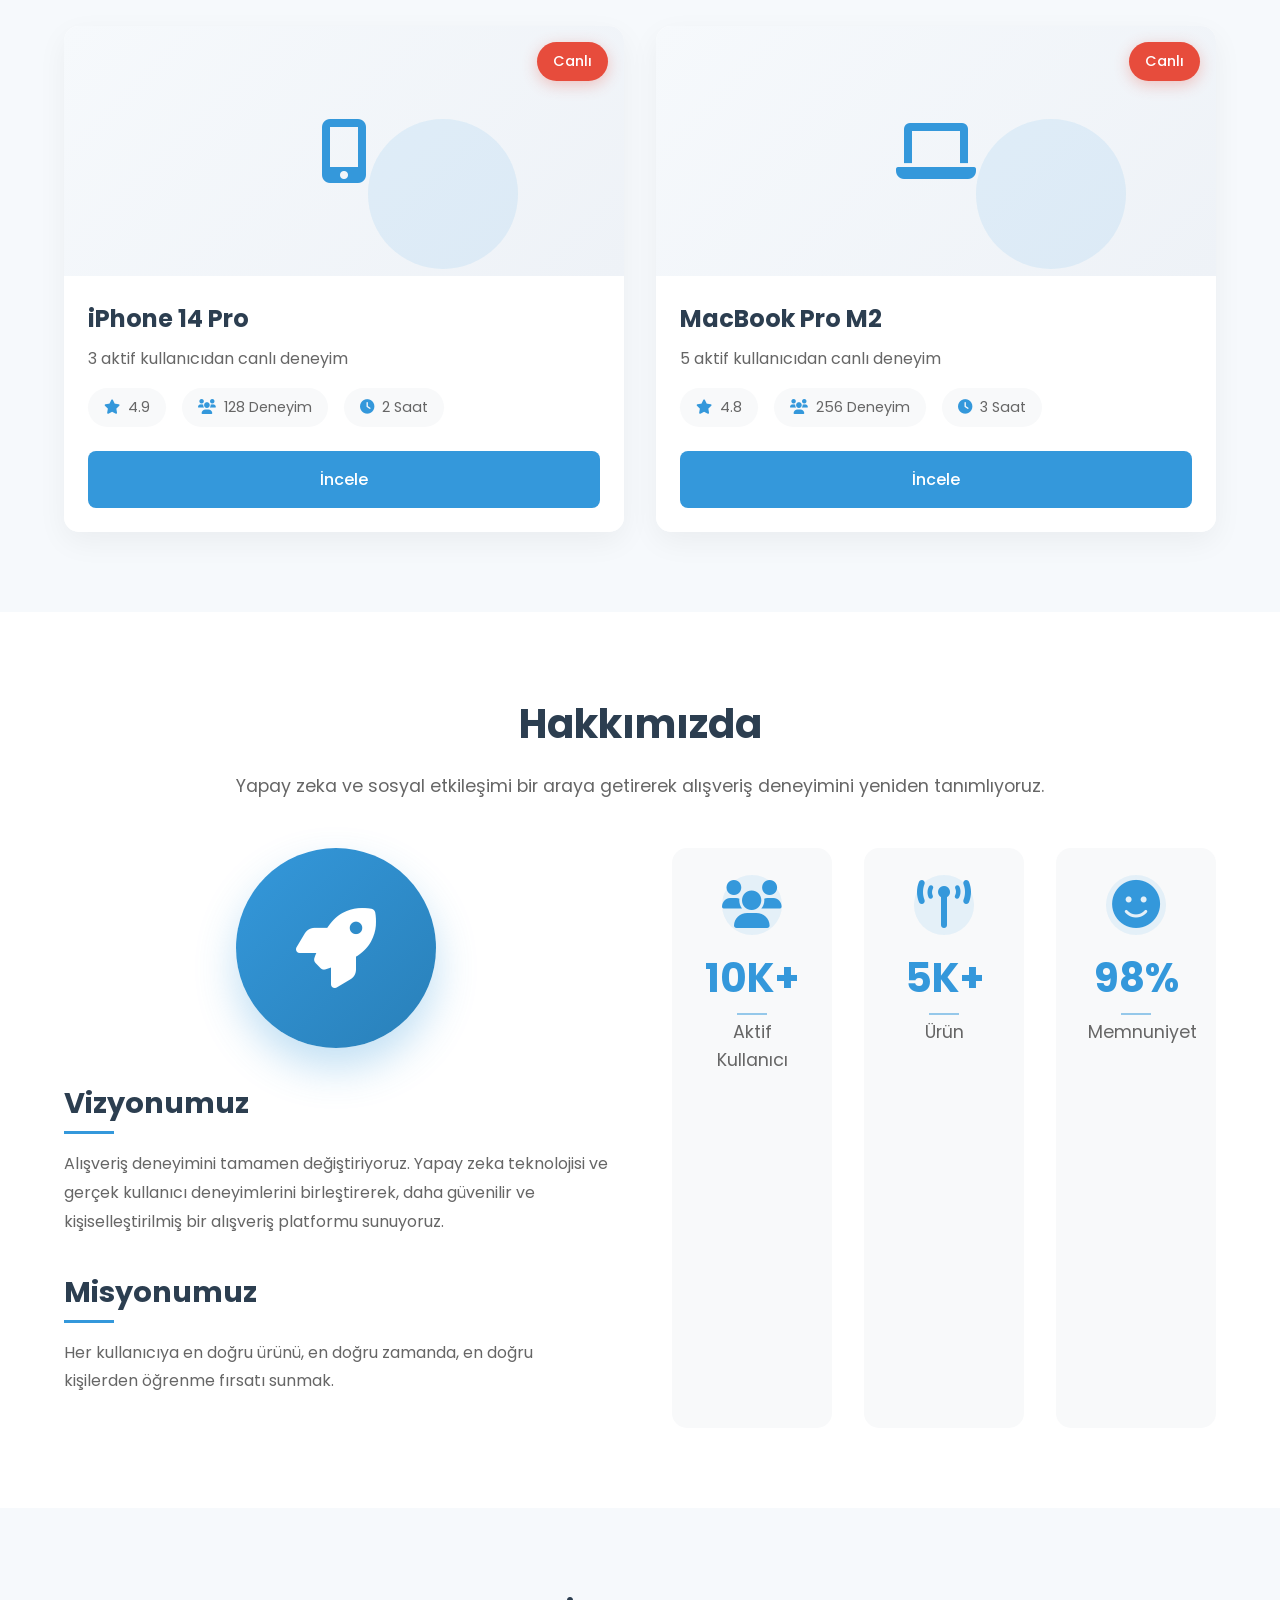
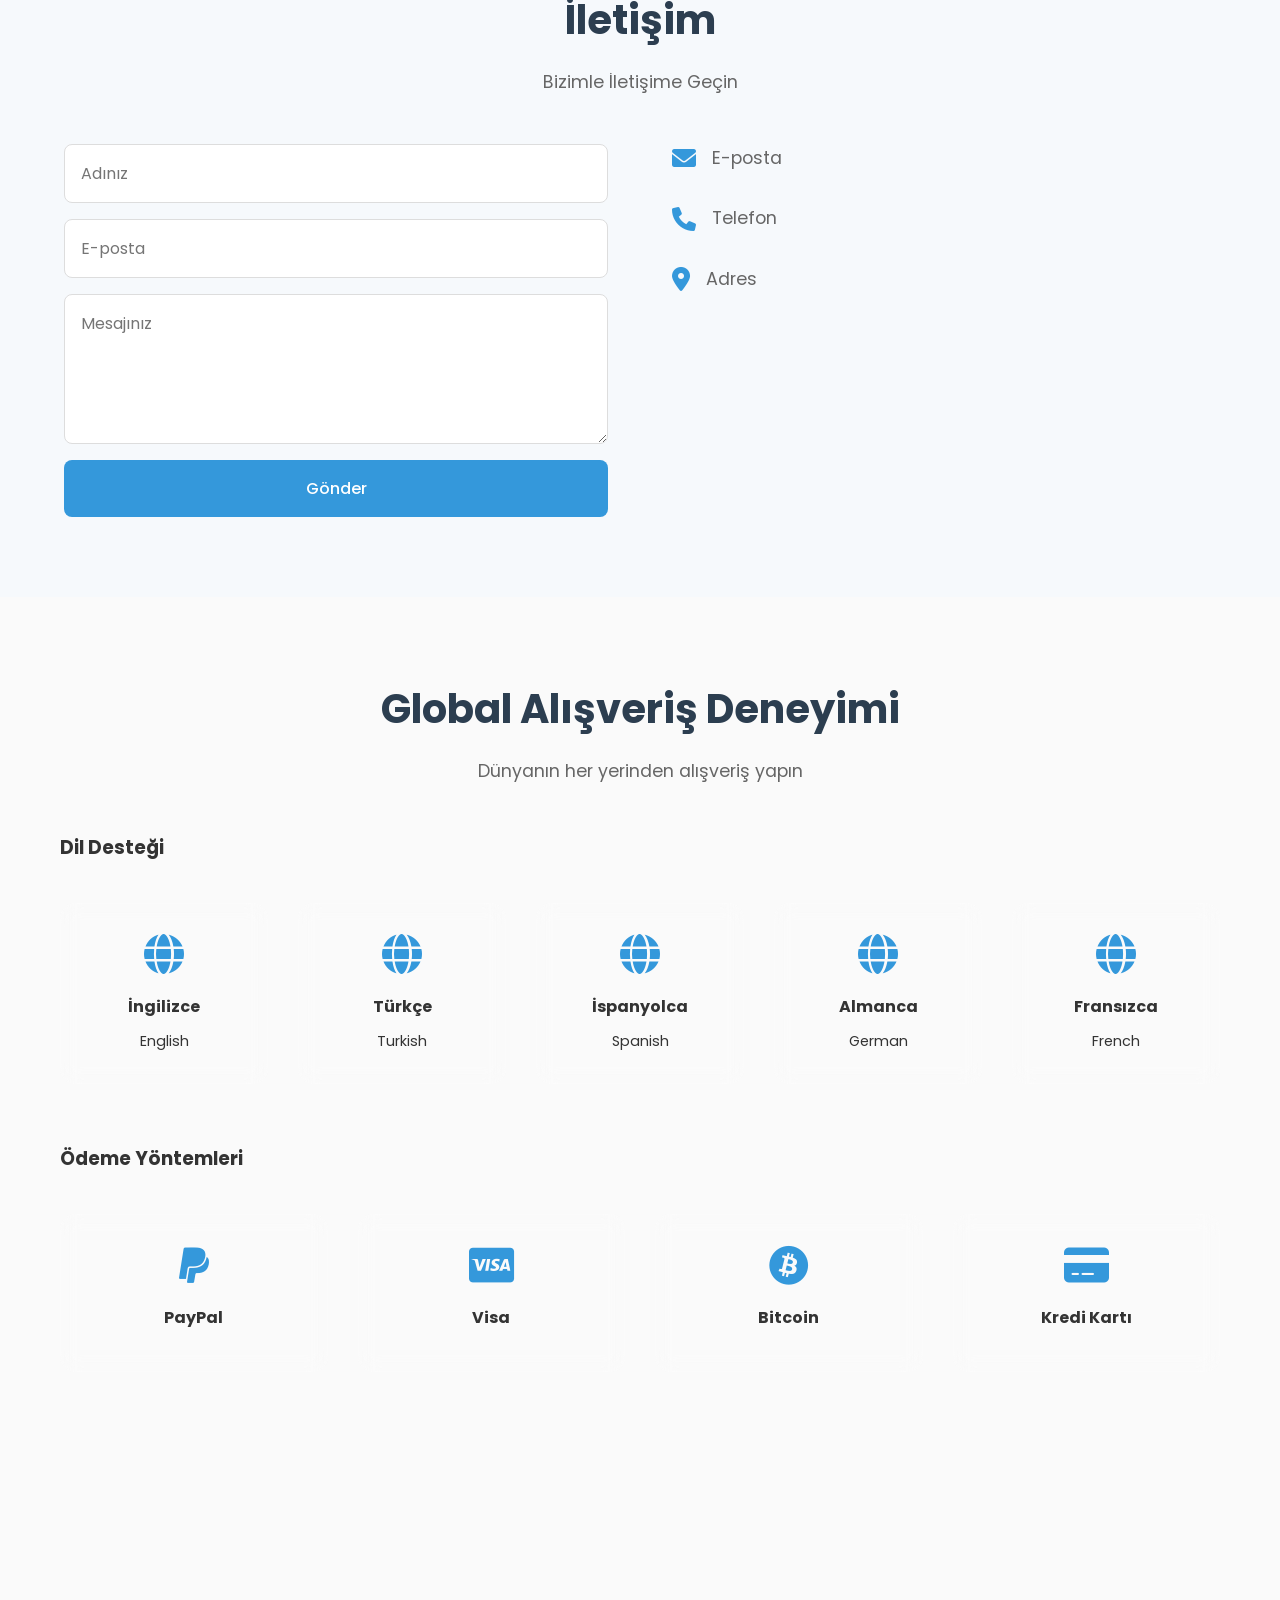
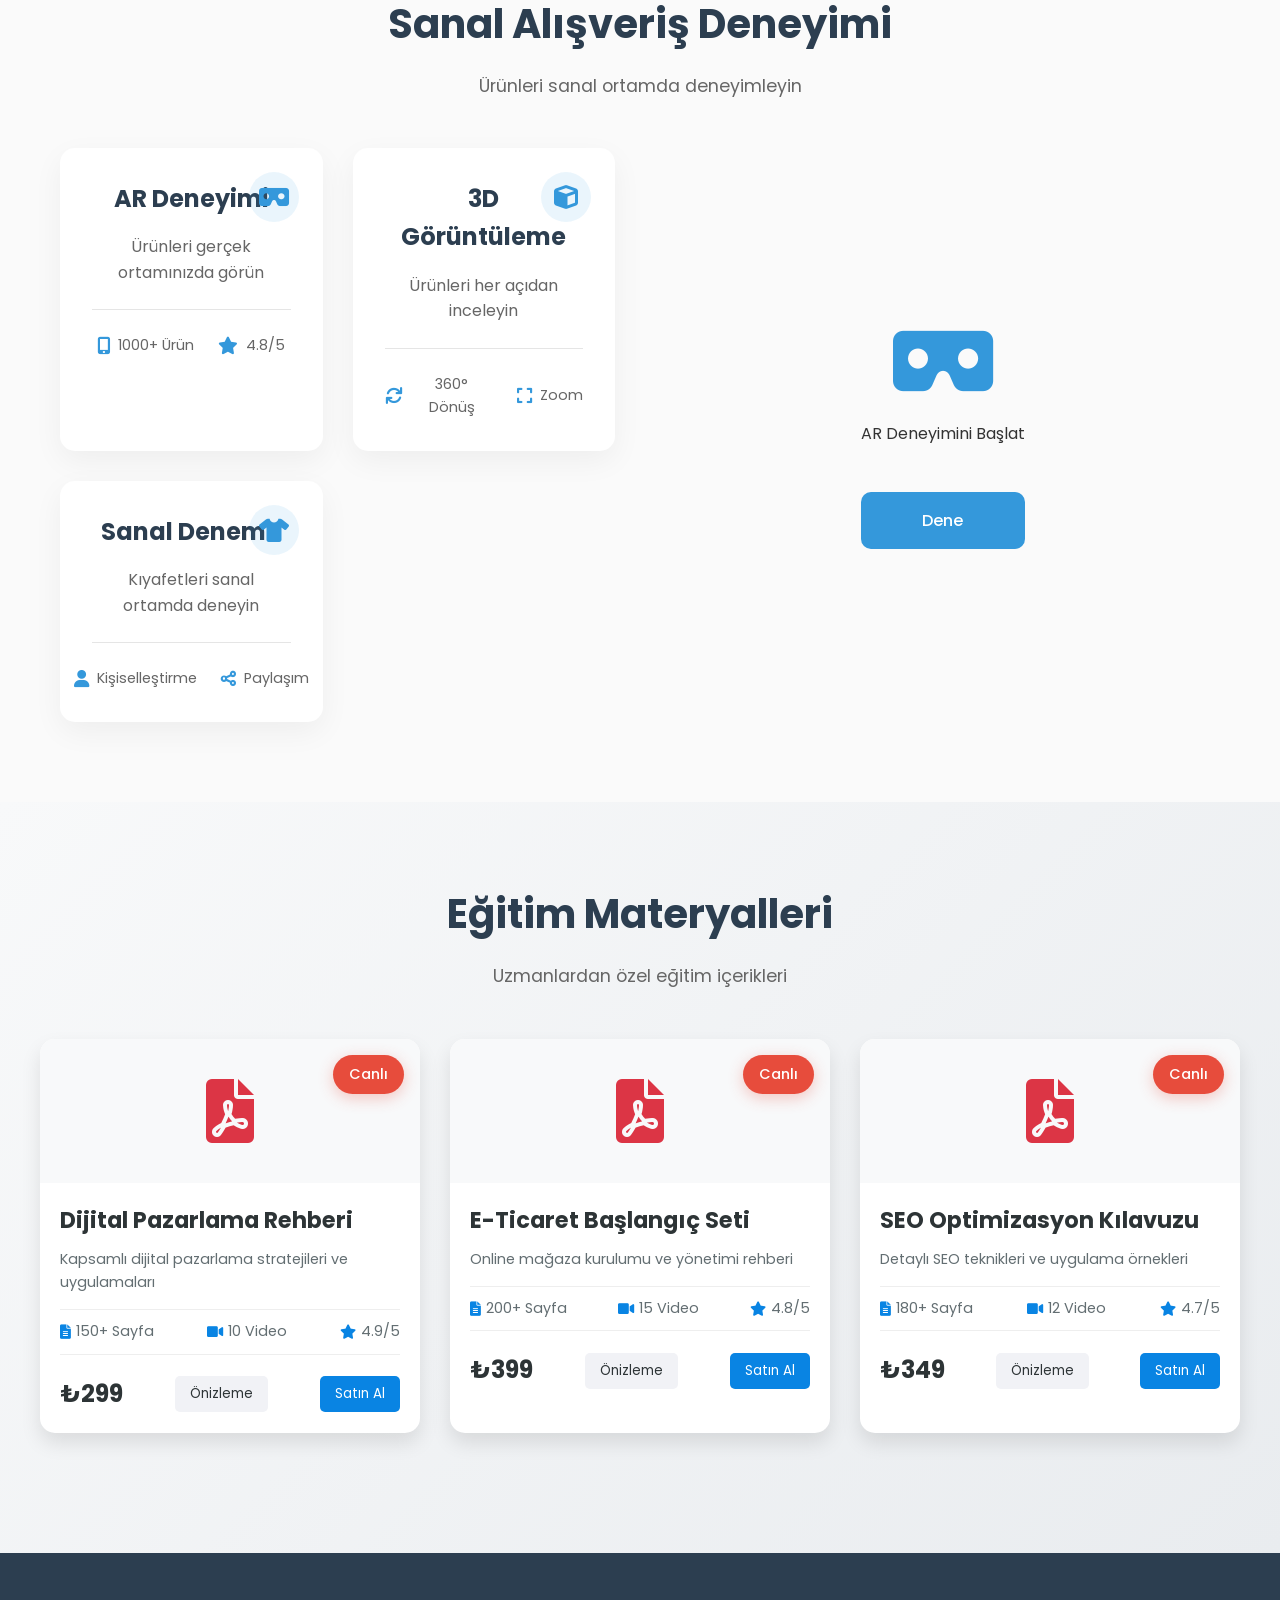
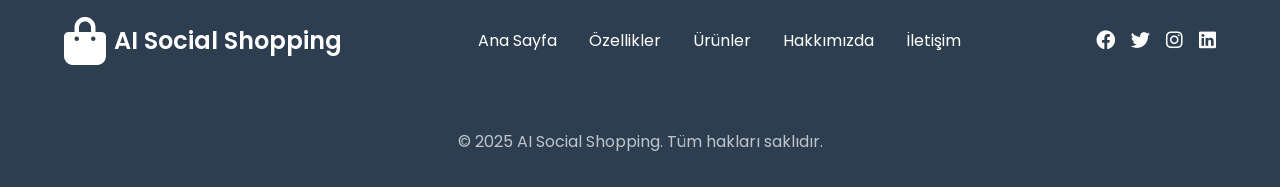
==== commit 26c83d74: "PDF ürün satışı bölümü eklendi ve profil sayfası güncellendi" ====
--- a/index.html
+++ b/index.html
@@ -24,11 +24,14 @@
             <span>AI Social Shopping</span>
         </div>
         <div class="nav-links">
-            <a href="#home" class="active" data-translate="nav.home">Ana Sayfa</a>
+            <a href="#home" data-translate="nav.home">Ana Sayfa</a>
             <a href="#features" data-translate="nav.features">Özellikler</a>
             <a href="#products" data-translate="nav.products">Ürünler</a>
             <a href="#about" data-translate="nav.about">Hakkımızda</a>
             <a href="#contact" data-translate="nav.contact">İletişim</a>
+            <a href="#global" data-translate="nav.global">Global</a>
+            <a href="#experience" data-translate="nav.experience">Deneyim</a>
+            <div class="nav-buttons">
             <div class="auth-buttons">
                 <button class="login-btn" onclick="showLoginModal()" data-translate="auth.login">Giriş Yap</button>
                 <button class="register-btn" onclick="showRegisterModal()" data-translate="auth.register">Kayıt Ol</button>
@@ -40,88 +43,80 @@
         </div>
     </nav>
 
-    <!-- Login Modal -->
+    <!-- Giriş Modal -->
     <div id="loginModal" class="modal">
         <div class="modal-content">
-            <span class="close-modal" onclick="closeLoginModal()">&times;</span>
+            <span class="close">&times;</span>
             <h2 data-translate="auth.login">Giriş Yap</h2>
-            <form class="auth-form" id="loginForm">
+            <form id="loginForm">
                 <div class="form-group">
-                    <i class="fas fa-envelope"></i>
-                    <input type="email" placeholder="E-posta" data-translate-placeholder="auth.email" required>
+                    <input type="email" id="loginEmail" required data-translate-placeholder="auth.email">
                 </div>
                 <div class="form-group">
-                    <i class="fas fa-lock"></i>
-                    <input type="password" placeholder="Şifre" data-translate-placeholder="auth.password" required>
-                </div>
-                <div class="form-options">
-                    <label>
-                        <input type="checkbox">
-                        <span data-translate="auth.remember">Beni Hatırla</span>
-                    </label>
-                    <a href="#" data-translate="auth.forgot">Şifremi Unuttum</a>
-                </div>
-                <button type="submit" class="submit-btn" data-translate="auth.login">Giriş Yap</button>
-                <div class="social-login">
-                    <p data-translate="auth.social">Sosyal Medya ile Giriş Yap</p>
-                    <div class="social-buttons">
-                        <button type="button" class="google-btn">
-                            <i class="fab fa-google"></i>
-                            <span>Google</span>
-                        </button>
-                        <button type="button" class="facebook-btn">
-                            <i class="fab fa-facebook-f"></i>
-                            <span>Facebook</span>
-                        </button>
-                    </div>
-                </div>
+                    <input type="password" id="loginPassword" required data-translate-placeholder="auth.password">
+                </div>
+                <div class="checkbox">
+                    <input type="checkbox" id="loginRemember">
+                    <label for="loginRemember" data-translate="auth.remember">Beni Hatırla</label>
+                </div>
+                <button type="submit" class="cta-button" data-translate="auth.login">Giriş Yap</button>
             </form>
+            <div class="form-footer">
+                <a href="#" class="forgot-password" data-translate="auth.forgot">Şifremi Unuttum</a>
+            </div>
+            <div class="social-login">
+                <p data-translate="auth.social">Sosyal Medya ile Giriş Yap</p>
+                <div class="social-buttons">
+                    <button type="button" class="social-btn google">
+                        <i class="fab fa-google"></i>
+                        Google
+                    </button>
+                    <button type="button" class="social-btn facebook">
+                        <i class="fab fa-facebook-f"></i>
+                        Facebook
+                    </button>
+                </div>
+            </div>
         </div>
     </div>
 
     <!-- Register Modal -->
     <div id="registerModal" class="modal">
         <div class="modal-content">
-            <span class="close-modal" onclick="closeRegisterModal()">&times;</span>
+            <span class="close">&times;</span>
             <h2 data-translate="auth.register">Kayıt Ol</h2>
-            <form class="auth-form" id="registerForm">
+            <form id="registerForm">
                 <div class="form-group">
-                    <i class="fas fa-user"></i>
-                    <input type="text" placeholder="Ad Soyad" data-translate-placeholder="auth.fullname" required>
+                    <input type="text" id="registerFullName" required data-translate-placeholder="auth.fullname">
                 </div>
                 <div class="form-group">
-                    <i class="fas fa-envelope"></i>
-                    <input type="email" placeholder="E-posta" data-translate-placeholder="auth.email" required>
+                    <input type="email" id="registerEmail" required data-translate-placeholder="auth.email">
                 </div>
                 <div class="form-group">
-                    <i class="fas fa-lock"></i>
-                    <input type="password" placeholder="Şifre" data-translate-placeholder="auth.password" required>
+                    <input type="password" id="registerPassword" required data-translate-placeholder="auth.password">
                 </div>
                 <div class="form-group">
-                    <i class="fas fa-lock"></i>
-                    <input type="password" placeholder="Şifre Tekrar" data-translate-placeholder="auth.passwordConfirm" required>
-                </div>
-                <div class="form-options">
-                    <label>
-                        <input type="checkbox" required>
-                        <span data-translate="auth.terms">Kullanım koşullarını kabul ediyorum</span>
-                    </label>
-                </div>
-                <button type="submit" class="submit-btn" data-translate="auth.register">Kayıt Ol</button>
-                <div class="social-login">
-                    <p data-translate="auth.social">Sosyal Medya ile Kayıt Ol</p>
-                    <div class="social-buttons">
-                        <button type="button" class="google-btn">
-                            <i class="fab fa-google"></i>
-                            <span>Google</span>
-                        </button>
-                        <button type="button" class="facebook-btn">
-                            <i class="fab fa-facebook-f"></i>
-                            <span>Facebook</span>
-                        </button>
-                    </div>
-                </div>
+                    <input type="password" id="registerConfirmPassword" required data-translate-placeholder="auth.passwordConfirm">
+                </div>
+                <div class="checkbox">
+                    <input type="checkbox" id="registerTerms" required>
+                    <label for="registerTerms" data-translate="auth.terms">Kullanım koşullarını kabul ediyorum</label>
+                </div>
+                <button type="submit" class="cta-button" data-translate="auth.register">Kayıt Ol</button>
             </form>
+            <div class="social-login">
+                <p data-translate="auth.social">Sosyal Medya ile Kayıt Ol</p>
+                <div class="social-buttons">
+                    <button type="button" class="social-btn google">
+                        <i class="fab fa-google"></i>
+                        Google
+                    </button>
+                    <button type="button" class="social-btn facebook">
+                        <i class="fab fa-facebook-f"></i>
+                        Facebook
+                    </button>
+                </div>
+            </div>
         </div>
     </div>
 
@@ -320,6 +315,193 @@
         </div>
     </section>
 
+    <!-- Global Section -->
+    <section id="global" class="global">
+        <div class="section-header">
+            <h2 data-translate="global.title">Global Alışveriş Deneyimi</h2>
+            <p data-translate="global.subtitle">Dünyanın her yerinden alışveriş yapın</p>
+        </div>
+        <div class="global-content">
+            <div class="language-support">
+                <h3 data-translate="global.languages">Dil Desteği</h3>
+                <div class="language-grid">
+                    <div class="language-card">
+                        <i class="fas fa-globe"></i>
+                        <h4>İngilizce</h4>
+                        <p>English</p>
+                    </div>
+                    <div class="language-card">
+                        <i class="fas fa-globe"></i>
+                        <h4>Türkçe</h4>
+                        <p>Turkish</p>
+                    </div>
+                    <div class="language-card">
+                        <i class="fas fa-globe"></i>
+                        <h4>İspanyolca</h4>
+                        <p>Spanish</p>
+                    </div>
+                    <div class="language-card">
+                        <i class="fas fa-globe"></i>
+                        <h4>Almanca</h4>
+                        <p>German</p>
+                    </div>
+                    <div class="language-card">
+                        <i class="fas fa-globe"></i>
+                        <h4>Fransızca</h4>
+                        <p>French</p>
+                    </div>
+                </div>
+            </div>
+            <div class="payment-methods">
+                <h3 data-translate="global.payments">Ödeme Yöntemleri</h3>
+                <div class="payment-grid">
+                    <div class="payment-card">
+                        <i class="fab fa-paypal"></i>
+                        <h4>PayPal</h4>
+                    </div>
+                    <div class="payment-card">
+                        <i class="fab fa-cc-visa"></i>
+                        <h4>Visa</h4>
+                    </div>
+                    <div class="payment-card">
+                        <i class="fab fa-bitcoin"></i>
+                        <h4>Bitcoin</h4>
+                    </div>
+                    <div class="payment-card">
+                        <i class="fas fa-credit-card"></i>
+                        <h4>Kredi Kartı</h4>
+                    </div>
+                </div>
+            </div>
+        </div>
+    </section>
+
+    <!-- Experience Section -->
+    <section id="experience" class="experience">
+        <div class="section-header">
+            <h2 data-translate="experience.title">Sanal Alışveriş Deneyimi</h2>
+            <p data-translate="experience.subtitle">Ürünleri sanal ortamda deneyimleyin</p>
+        </div>
+        <div class="experience-content">
+            <div class="ar-features">
+                <div class="feature-card">
+                    <div class="feature-icon">
+                        <i class="fas fa-vr-cardboard"></i>
+                    </div>
+                    <h3 data-translate="experience.ar.title">AR Deneyimi</h3>
+                    <p data-translate="experience.ar.desc">Ürünleri gerçek ortamınızda görün</p>
+                    <div class="feature-stats">
+                        <span><i class="fas fa-mobile-alt"></i> 1000+ Ürün</span>
+                        <span><i class="fas fa-star"></i> 4.8/5</span>
+                    </div>
+                </div>
+                <div class="feature-card">
+                    <div class="feature-icon">
+                        <i class="fas fa-cube"></i>
+                    </div>
+                    <h3 data-translate="experience.3d.title">3D Görüntüleme</h3>
+                    <p data-translate="experience.3d.desc">Ürünleri her açıdan inceleyin</p>
+                    <div class="feature-stats">
+                        <span><i class="fas fa-sync"></i> 360° Dönüş</span>
+                        <span><i class="fas fa-expand"></i> Zoom</span>
+                    </div>
+                </div>
+                <div class="feature-card">
+                    <div class="feature-icon">
+                        <i class="fas fa-tshirt"></i>
+                    </div>
+                    <h3 data-translate="experience.virtual.title">Sanal Deneme</h3>
+                    <p data-translate="experience.virtual.desc">Kıyafetleri sanal ortamda deneyin</p>
+                    <div class="feature-stats">
+                        <span><i class="fas fa-user"></i> Kişiselleştirme</span>
+                        <span><i class="fas fa-share-alt"></i> Paylaşım</span>
+                    </div>
+                </div>
+            </div>
+            <div class="experience-demo">
+                <div class="demo-container">
+                    <div class="demo-placeholder">
+                        <i class="fas fa-vr-cardboard fa-5x"></i>
+                        <p data-translate="experience.demo.text">AR Deneyimini Başlat</p>
+                        <button class="cta-button" data-translate="experience.demo.button">Dene</button>
+                    </div>
+                </div>
+            </div>
+        </div>
+    </section>
+
+    <!-- PDF Products Section -->
+    <section id="pdf-products" class="pdf-products">
+        <div class="section-header">
+            <h2 data-translate="pdf.title">Eğitim Materyalleri</h2>
+            <p data-translate="pdf.subtitle">Uzmanlardan özel eğitim içerikleri</p>
+        </div>
+        <div class="pdf-products-grid">
+            <div class="pdf-product-card">
+                <div class="pdf-preview">
+                    <i class="fas fa-file-pdf fa-4x"></i>
+                    <div class="live-badge" data-translate="pdf.live">Canlı</div>
+                </div>
+                <div class="pdf-content">
+                    <h3>Dijital Pazarlama Rehberi</h3>
+                    <p>Kapsamlı dijital pazarlama stratejileri ve uygulamaları</p>
+                    <div class="pdf-features">
+                        <span><i class="fas fa-file-alt"></i> 150+ Sayfa</span>
+                        <span><i class="fas fa-video"></i> 10 Video</span>
+                        <span><i class="fas fa-star"></i> 4.9/5</span>
+                    </div>
+                    <div class="pdf-price">
+                        <span class="price">₺299</span>
+                        <button class="preview-button" data-translate="pdf.preview">Önizleme</button>
+                        <button class="buy-button" data-translate="pdf.buy">Satın Al</button>
+                    </div>
+                </div>
+            </div>
+
+            <div class="pdf-product-card">
+                <div class="pdf-preview">
+                    <i class="fas fa-file-pdf fa-4x"></i>
+                    <div class="live-badge" data-translate="pdf.live">Canlı</div>
+                </div>
+                <div class="pdf-content">
+                    <h3>E-Ticaret Başlangıç Seti</h3>
+                    <p>Online mağaza kurulumu ve yönetimi rehberi</p>
+                    <div class="pdf-features">
+                        <span><i class="fas fa-file-alt"></i> 200+ Sayfa</span>
+                        <span><i class="fas fa-video"></i> 15 Video</span>
+                        <span><i class="fas fa-star"></i> 4.8/5</span>
+                    </div>
+                    <div class="pdf-price">
+                        <span class="price">₺399</span>
+                        <button class="preview-button" data-translate="pdf.preview">Önizleme</button>
+                        <button class="buy-button" data-translate="pdf.buy">Satın Al</button>
+                    </div>
+                </div>
+            </div>
+
+            <div class="pdf-product-card">
+                <div class="pdf-preview">
+                    <i class="fas fa-file-pdf fa-4x"></i>
+                    <div class="live-badge" data-translate="pdf.live">Canlı</div>
+                </div>
+                <div class="pdf-content">
+                    <h3>SEO Optimizasyon Kılavuzu</h3>
+                    <p>Detaylı SEO teknikleri ve uygulama örnekleri</p>
+                    <div class="pdf-features">
+                        <span><i class="fas fa-file-alt"></i> 180+ Sayfa</span>
+                        <span><i class="fas fa-video"></i> 12 Video</span>
+                        <span><i class="fas fa-star"></i> 4.7/5</span>
+                    </div>
+                    <div class="pdf-price">
+                        <span class="price">₺349</span>
+                        <button class="preview-button" data-translate="pdf.preview">Önizleme</button>
+                        <button class="buy-button" data-translate="pdf.buy">Satın Al</button>
+                    </div>
+                </div>
+            </div>
+        </div>
+    </section>
+
     <footer>
         <div class="footer-content">
             <div class="footer-logo">
--- a/style.css
+++ b/style.css
@@ -5,6 +5,13 @@
     --background-color: #fafafa;
     --text-color: #333;
     --text-light: #666;
+    --bg-color: #ffffff;
+    --border-color: #e0e0e0;
+    --modal-bg: #ffffff;
+    --input-bg: #f8f9fa;
+    --input-border: #d1d5db;
+    --input-focus: #3498db;
+    --shadow-color: rgba(0, 0, 0, 0.1);
 }
 
 * {
@@ -919,126 +926,618 @@
     left: 0;
     width: 100%;
     height: 100%;
-    background: rgba(0, 0, 0, 0.5);
-    backdrop-filter: blur(5px);
-    z-index: 2000;
-    opacity: 0;
-    transition: opacity 0.3s ease;
-}
-
-.modal.show {
-    display: flex;
-    opacity: 1;
+    background: rgba(0, 0, 0, 0.7);
+    z-index: 1000;
+    backdrop-filter: blur(8px);
 }
 
 .modal-content {
-    background: white;
+    position: relative;
+    background: var(--modal-bg);
+    margin: 10% auto;
+    padding: 2.5rem;
     width: 90%;
-    max-width: 400px;
-    margin: auto;
-    padding: 2rem;
-    border-radius: 15px;
-    position: relative;
-    transform: translateY(-20px);
-    transition: transform 0.3s ease;
+    max-width: 500px;
+    border-radius: 20px;
     box-shadow: 0 20px 40px rgba(0, 0, 0, 0.2);
-}
-
-.modal.show .modal-content {
-    transform: translateY(0);
-}
-
-.close-modal {
+    animation: modalSlideIn 0.3s ease-out;
+}
+
+.modal-content h2 {
+    color: var(--secondary-color);
+    font-size: 1.8rem;
+    margin-bottom: 1.5rem;
+    text-align: center;
+}
+
+@keyframes modalSlideIn {
+    from {
+        transform: translateY(-50px);
+        opacity: 0;
+    }
+    to {
+        transform: translateY(0);
+        opacity: 1;
+    }
+}
+
+.close {
     position: absolute;
+    right: 1.5rem;
     top: 1rem;
-    right: 1rem;
     font-size: 1.5rem;
-    color: var(--text-light);
     cursor: pointer;
+    color: var(--text-color);
     transition: color 0.3s ease;
 }
 
-.close-modal:hover {
+.close:hover {
     color: var(--primary-color);
 }
 
-.modal h2 {
+/* Form Styles */
+.form-group {
+    margin-bottom: 1.5rem;
+}
+
+.form-group input[type="text"],
+.form-group input[type="email"],
+.form-group input[type="password"] {
+    width: 100%;
+    padding: 1rem;
+    border: 2px solid var(--input-border);
+    border-radius: 10px;
+    background: var(--input-bg);
+    color: var(--text-color);
+    font-size: 1rem;
+    transition: all 0.3s ease;
+}
+
+.form-group input:focus {
+    border-color: var(--input-focus);
+    box-shadow: 0 0 0 3px rgba(52, 152, 219, 0.2);
+    outline: none;
+    background: #ffffff;
+}
+
+.checkbox {
+    display: flex;
+    align-items: center;
+    gap: 0.5rem;
+    margin-bottom: 1rem;
+}
+
+.checkbox input[type="checkbox"] {
+    width: 18px;
+    height: 18px;
+    accent-color: var(--primary-color);
+}
+
+.checkbox label {
+    color: var(--text-color);
+    font-size: 0.9rem;
+}
+
+.form-footer {
     text-align: center;
-    color: var(--secondary-color);
-    margin-bottom: 2rem;
-    font-size: 1.8rem;
-}
-
-/* Auth Form */
-.auth-form {
-    display: flex;
-    flex-direction: column;
-    gap: 1.5rem;
-}
-
-.form-group {
-    position: relative;
-}
-
-.form-group i {
-    position: absolute;
-    left: 1rem;
-    top: 50%;
-    transform: translateY(-50%);
-    color: var(--text-light);
-}
-
-.form-group input {
-    width: 100%;
-    padding: 1rem 1rem 1rem 3rem;
-    border: 1px solid #ddd;
-    border-radius: 8px;
-    font-size: 1rem;
-    transition: all 0.3s ease;
-}
-
-.form-group input:focus {
-    border-color: var(--primary-color);
-    box-shadow: 0 0 0 3px rgba(52, 152, 219, 0.1);
-    outline: none;
-}
-
-.form-options {
-    display: flex;
-    justify-content: space-between;
-    align-items: center;
-    font-size: 0.9rem;
-}
-
-.form-options label {
-    display: flex;
-    align-items: center;
-    gap: 0.5rem;
-    color: var(--text-light);
-    cursor: pointer;
-}
-
-.form-options input[type="checkbox"] {
-    width: 16px;
-    height: 16px;
-    cursor: pointer;
-}
-
-.form-options a {
+    margin: 1.5rem 0;
+}
+
+.forgot-password {
     color: var(--primary-color);
     text-decoration: none;
+    font-size: 0.9rem;
     transition: color 0.3s ease;
-}
-
-.form-options a:hover {
-    color: #2980b9;
-}
-
-.submit-btn {
+    font-weight: 500;
+}
+
+.forgot-password:hover {
+    color: var(--secondary-color);
+    text-decoration: underline;
+}
+
+/* Social Login */
+.social-login {
+    margin-top: 2rem;
+    text-align: center;
+    padding-top: 2rem;
+    border-top: 1px solid var(--border-color);
+}
+
+.social-login p {
+    color: var(--text-color);
+    margin-bottom: 1.5rem;
+    position: relative;
+    font-weight: 500;
+}
+
+.social-buttons {
+    display: flex;
+    gap: 1rem;
+    justify-content: center;
+}
+
+.social-btn {
+    flex: 1;
+    padding: 0.8rem;
+    border: none;
+    border-radius: 10px;
+    font-size: 0.9rem;
+    font-weight: 500;
+    cursor: pointer;
+    transition: all 0.3s ease;
+    display: flex;
+    align-items: center;
+    justify-content: center;
+    gap: 0.5rem;
+    box-shadow: 0 2px 5px var(--shadow-color);
+}
+
+.social-btn.google {
+    background: #ffffff;
+    color: #333;
+    border: 1px solid var(--border-color);
+}
+
+.social-btn.facebook {
+    background: #1877f2;
+    color: #ffffff;
+}
+
+.social-btn:hover {
+    transform: translateY(-2px);
+    box-shadow: 0 4px 10px var(--shadow-color);
+}
+
+.social-btn.google:hover {
+    background: #f8f9fa;
+}
+
+.social-btn.facebook:hover {
+    background: #166fe5;
+}
+
+/* Submit Button */
+.cta-button {
+    width: 100%;
     padding: 1rem;
     background: var(--primary-color);
     color: white;
     border: none;
+    border-radius: 10px;
+    font-size: 1rem;
+    font-weight: 500;
+    cursor: pointer;
+    transition: all 0.3s ease;
+    margin-top: 1rem;
+}
+
+.cta-button:hover {
+    background: var(--secondary-color);
+    transform: translateY(-2px);
+    box-shadow: 0 4px 10px rgba(52, 152, 219, 0.3);
+}
+
+/* Navigation Buttons */
+.nav-buttons {
+    display: flex;
+    gap: 1rem;
+    margin-left: 2rem;
+}
+
+.nav-btn {
+    padding: 0.5rem 1.5rem;
+    border: none;
+    border-radius: 8px;
+    font-size: 0.9rem;
+    cursor: pointer;
+    transition: all 0.3s ease;
+}
+
+.login-btn {
+    background: transparent;
+    color: var(--text-color);
+    border: 2px solid var(--primary-color);
+}
+
+.register-btn {
+    background: var(--primary-color);
+    color: white;
+}
+
+.login-btn:hover {
+    background: var(--primary-color);
+    color: white;
+}
+
+.register-btn:hover {
+    background: var(--secondary-color);
+}
+
+/* Responsive Design */
+@media (max-width: 768px) {
+    .modal-content {
+        margin: 20% auto;
+        width: 95%;
+        padding: 1.5rem;
+    }
+
+    .social-buttons {
+        flex-direction: column;
+    }
+
+    .nav-buttons {
+        margin-left: 1rem;
+    }
+
+    .nav-btn {
+        padding: 0.4rem 1rem;
+        font-size: 0.8rem;
+    }
+}
+
+/* Global Section Styles */
+.global {
+    padding: 80px 0;
+    background: var(--gradient-bg);
+}
+
+.global-content {
+    max-width: 1200px;
+    margin: 0 auto;
+    padding: 0 20px;
+}
+
+.language-support,
+.payment-methods {
+    margin-bottom: 60px;
+}
+
+.language-grid,
+.payment-grid {
+    display: grid;
+    grid-template-columns: repeat(auto-fit, minmax(200px, 1fr));
+    gap: 30px;
+    margin-top: 40px;
+}
+
+.language-card,
+.payment-card {
+    background: rgba(255, 255, 255, 0.1);
+    backdrop-filter: blur(10px);
+    border-radius: 15px;
+    padding: 30px;
+    text-align: center;
+    transition: transform 0.3s ease;
+    border: 1px solid rgba(255, 255, 255, 0.2);
+}
+
+.language-card:hover,
+.payment-card:hover {
+    transform: translateY(-10px);
+    background: rgba(255, 255, 255, 0.2);
+}
+
+.language-card i,
+.payment-card i {
+    font-size: 2.5rem;
+    margin-bottom: 20px;
+    color: var(--primary-color);
+}
+
+.language-card h4,
+.payment-card h4 {
+    color: var(--text-color);
+    margin-bottom: 10px;
+}
+
+.language-card p {
+    color: var(--text-secondary);
+    font-size: 0.9rem;
+}
+
+/* Experience Section Styles */
+.experience {
+    padding: 80px 0;
+    background: var(--dark-bg);
+}
+
+.experience-content {
+    max-width: 1200px;
+    margin: 0 auto;
+    padding: 0 20px;
+    display: grid;
+    grid-template-columns: 1fr 1fr;
+    gap: 50px;
+    align-items: center;
+}
+
+.ar-features {
+    display: grid;
+    grid-template-columns: repeat(auto-fit, minmax(250px, 1fr));
+    gap: 30px;
+}
+
+.experience-demo {
+    background: rgba(255, 255, 255, 0.05);
+    border-radius: 20px;
+    padding: 40px;
+    text-align: center;
+}
+
+.demo-container {
+    position: relative;
+    min-height: 400px;
+    display: flex;
+    align-items: center;
+    justify-content: center;
+}
+
+.demo-placeholder {
+    text-align: center;
+}
+
+.demo-placeholder i {
+    color: var(--primary-color);
+    margin-bottom: 20px;
+}
+
+.demo-placeholder p {
+    color: var(--text-secondary);
+    margin-bottom: 30px;
+}
+
+/* Responsive Design */
+@media (max-width: 768px) {
+    .experience-content {
+        grid-template-columns: 1fr;
+    }
+
+    .language-grid,
+    .payment-grid {
+        grid-template-columns: repeat(auto-fit, minmax(150px, 1fr));
+    }
+
+    .demo-container {
+        min-height: 300px;
+    }
+}
+
+/* User Menu Styles */
+.user-menu {
+    position: relative;
+    margin-right: 1rem;
+}
+
+.user-btn {
+    display: flex;
+    align-items: center;
+    gap: 0.5rem;
+    padding: 0.5rem 1rem;
+    background: transparent;
+    border: none;
+    cursor: pointer;
+    color: var(--text-color);
+    font-weight: 500;
+}
+
+.user-btn i {
+    font-size: 1.5rem;
+    color: var(--primary-color);
+}
+
+.user-dropdown {
+    position: absolute;
+    top: 100%;
+    right: 0;
+    background: white;
+    border-radius: 10px;
+    box-shadow: 0 5px 15px rgba(0, 0, 0, 0.1);
+    padding: 0.5rem;
+    min-width: 200px;
+    display: none;
+    z-index: 1000;
+}
+
+.user-menu:hover .user-dropdown {
+    display: block;
+}
+
+.user-dropdown a {
+    display: flex;
+    align-items: center;
+    gap: 0.5rem;
+    padding: 0.8rem 1rem;
+    color: var(--text-color);
+    text-decoration: none;
+    transition: all 0.3s ease;
+}
+
+.user-dropdown a:hover {
+    background: var(--primary-color);
+    color: white;
+    border-radius: 5px;
+}
+
+.user-dropdown a i {
+    font-size: 1.1rem;
+}
+
+/* Profile Page Styles */
+.profile-container {
+    max-width: 1200px;
+    margin: 100px auto 50px;
+    padding: 0 20px;
+    display: grid;
+    grid-template-columns: 300px 1fr;
+    gap: 30px;
+}
+
+.profile-sidebar {
+    background: white;
+    border-radius: 15px;
+    padding: 30px;
+    box-shadow: 0 5px 15px rgba(0, 0, 0, 0.05);
+    height: fit-content;
+}
+
+.profile-header {
+    text-align: center;
+    margin-bottom: 30px;
+}
+
+.profile-avatar {
+    position: relative;
+    width: 120px;
+    height: 120px;
+    margin: 0 auto 20px;
+}
+
+.profile-avatar i {
+    color: var(--primary-color);
+}
+
+.change-avatar {
+    position: absolute;
+    bottom: 0;
+    right: 0;
+    width: 35px;
+    height: 35px;
+    background: var(--primary-color);
+    border: none;
+    border-radius: 50%;
+    color: white;
+    cursor: pointer;
+    display: flex;
+    align-items: center;
+    justify-content: center;
+    transition: all 0.3s ease;
+}
+
+.change-avatar:hover {
+    background: var(--secondary-color);
+}
+
+.profile-name {
+    font-size: 1.5rem;
+    color: var(--text-color);
+    margin-bottom: 5px;
+}
+
+.profile-email {
+    color: var(--text-light);
+    font-size: 0.9rem;
+}
+
+.profile-menu {
+    display: flex;
+    flex-direction: column;
+    gap: 10px;
+}
+
+.profile-menu a {
+    display: flex;
+    align-items: center;
+    gap: 10px;
+    padding: 12px 15px;
+    color: var(--text-color);
+    text-decoration: none;
+    border-radius: 8px;
+    transition: all 0.3s ease;
+}
+
+.profile-menu a:hover,
+.profile-menu a.active {
+    background: var(--primary-color);
+    color: white;
+}
+
+.profile-menu a i {
+    font-size: 1.1rem;
+}
+
+.profile-content {
+    background: white;
+    border-radius: 15px;
+    padding: 30px;
+    box-shadow: 0 5px 15px rgba(0, 0, 0, 0.05);
+}
+
+.profile-section {
+    display: none;
+}
+
+.profile-section.active {
+    display: block;
+}
+
+.profile-section h2 {
+    font-size: 1.8rem;
+    color: var(--text-color);
+    margin-bottom: 30px;
+}
+
+.profile-form {
+    max-width: 600px;
+}
+
+.form-group {
+    margin-bottom: 20px;
+}
+
+.form-group label {
+    display: block;
+    margin-bottom: 8px;
+    color: var(--text-color);
+    font-weight: 500;
+}
+
+.form-group input,
+.form-group select,
+.form-group textarea {
+    width: 100%;
+    padding: 12px;
+    border: 1px solid var(--border-color);
+    border-radius: 8px;
+    font-size: 1rem;
+    transition: all 0.3s ease;
+}
+
+.form-group input:focus,
+.form-group select:focus,
+.form-group textarea:focus {
+    border-color: var(--primary-color);
+    box-shadow: 0 0 0 3px rgba(52, 152, 219, 0.1);
+    outline: none;
+}
+
+.form-group textarea {
+    height: 100px;
+    resize: vertical;
+}
+
+.notification-option {
+    margin-bottom: 15px;
+}
+
+.notification-option label {
+    display: flex;
+    align-items: center;
+    gap: 10px;
+    cursor: pointer;
+}
+
+.notification-option input[type="checkbox"] {
+    width: 18px;
+    height: 18px;
+    accent-color: var(--primary-color);
+}
+
+.save-btn {
+    background: var(--primary-color);
+    color: white;
+    border: none;
+    padding: 12px 25px;
     border-radius: 8px;
     font-size: 1rem;
     font-weight: 500;
@@ -1046,87 +1545,195 @@
     transition: all 0.3s ease;
 }
 
-.submit-btn:hover {
-    background: #2980b9;
+.save-btn:hover {
+    background: var(--secondary-color);
     transform: translateY(-2px);
-    box-shadow: 0 5px 15px rgba(52, 152, 219, 0.3);
-}
-
-/* Social Login */
-.social-login {
-    text-align: center;
-    margin-top: 1.5rem;
-    padding-top: 1.5rem;
-    border-top: 1px solid #ddd;
-}
-
-.social-login p {
-    color: var(--text-light);
-    margin-bottom: 1rem;
-    font-size: 0.9rem;
-}
-
-.social-buttons {
-    display: flex;
-    gap: 1rem;
-}
-
-.google-btn, .facebook-btn {
-    flex: 1;
-    padding: 0.8rem;
-    border: none;
-    border-radius: 8px;
-    font-size: 0.9rem;
-    font-weight: 500;
-    cursor: pointer;
-    display: flex;
-    align-items: center;
-    justify-content: center;
-    gap: 0.5rem;
-    transition: all 0.3s ease;
-}
-
-.google-btn {
-    background: #fff;
-    color: #333;
-    border: 1px solid #ddd;
-}
-
-.facebook-btn {
-    background: #1877f2;
-    color: white;
-}
-
-.google-btn:hover {
-    background: #f8f9fa;
-    transform: translateY(-2px);
-    box-shadow: 0 5px 15px rgba(0, 0, 0, 0.1);
-}
-
-.facebook-btn:hover {
-    background: #166fe5;
-    transform: translateY(-2px);
-    box-shadow: 0 5px 15px rgba(24, 119, 242, 0.3);
+    box-shadow: 0 5px 15px rgba(52, 152, 219, 0.2);
 }
 
 /* Responsive Design */
 @media (max-width: 768px) {
-    .auth-buttons {
-        margin-right: 1rem;
-    }
-
-    .login-btn, .register-btn {
-        padding: 0.5rem 1rem;
-        font-size: 0.9rem;
-    }
-
-    .modal-content {
-        width: 95%;
-        padding: 1.5rem;
-    }
-
-    .social-buttons {
+    .profile-container {
+        grid-template-columns: 1fr;
+    }
+
+    .profile-sidebar {
+        margin-bottom: 20px;
+    }
+
+    .profile-menu {
+        flex-direction: row;
+        flex-wrap: wrap;
+        justify-content: center;
+    }
+
+    .profile-menu a {
+        flex: 1;
+        min-width: 150px;
+        justify-content: center;
+    }
+}
+
+/* Bildirim Stilleri */
+.notification {
+    position: fixed;
+    top: 20px;
+    right: 20px;
+    padding: 15px 25px;
+    border-radius: 8px;
+    color: white;
+    font-weight: 500;
+    z-index: 1000;
+    animation: slideIn 0.3s ease-out;
+    box-shadow: 0 4px 12px rgba(0, 0, 0, 0.15);
+}
+
+.notification.success {
+    background: linear-gradient(135deg, #00b09b, #96c93d);
+}
+
+.notification.error {
+    background: linear-gradient(135deg, #ff416c, #ff4b2b);
+}
+
+@keyframes slideIn {
+    from {
+        transform: translateX(100%);
+        opacity: 0;
+    }
+    to {
+        transform: translateX(0);
+        opacity: 1;
+    }
+}
+
+/* PDF Products Section */
+.pdf-products {
+    padding: 80px 20px;
+    background: linear-gradient(135deg, #f8f9fa 0%, #e9ecef 100%);
+}
+
+.pdf-products-grid {
+    display: grid;
+    grid-template-columns: repeat(auto-fit, minmax(300px, 1fr));
+    gap: 30px;
+    max-width: 1200px;
+    margin: 40px auto;
+}
+
+.pdf-product-card {
+    background: white;
+    border-radius: 15px;
+    overflow: hidden;
+    box-shadow: 0 10px 20px rgba(0,0,0,0.1);
+    transition: transform 0.3s ease;
+}
+
+.pdf-product-card:hover {
+    transform: translateY(-5px);
+}
+
+.pdf-preview {
+    background: #f8f9fa;
+    padding: 40px;
+    text-align: center;
+    position: relative;
+    color: #dc3545;
+}
+
+.pdf-content {
+    padding: 20px;
+}
+
+.pdf-content h3 {
+    margin: 0 0 10px;
+    color: #2d3436;
+    font-size: 1.4em;
+}
+
+.pdf-content p {
+    color: #636e72;
+    margin-bottom: 15px;
+    font-size: 0.9em;
+}
+
+.pdf-features {
+    display: flex;
+    justify-content: space-between;
+    margin: 15px 0;
+    padding: 10px 0;
+    border-top: 1px solid #eee;
+    border-bottom: 1px solid #eee;
+}
+
+.pdf-features span {
+    display: flex;
+    align-items: center;
+    gap: 5px;
+    color: #636e72;
+    font-size: 0.9em;
+}
+
+.pdf-features i {
+    color: #0984e3;
+}
+
+.pdf-price {
+    display: flex;
+    align-items: center;
+    justify-content: space-between;
+    margin-top: 20px;
+}
+
+.price {
+    font-size: 1.5em;
+    font-weight: bold;
+    color: #2d3436;
+}
+
+.preview-button, .buy-button {
+    padding: 8px 15px;
+    border: none;
+    border-radius: 5px;
+    cursor: pointer;
+    transition: all 0.3s ease;
+}
+
+.preview-button {
+    background: #f1f2f6;
+    color: #2d3436;
+}
+
+.buy-button {
+    background: #0984e3;
+    color: white;
+}
+
+.preview-button:hover {
+    background: #dfe6e9;
+}
+
+.buy-button:hover {
+    background: #0873c4;
+}
+
+@media (max-width: 768px) {
+    .pdf-products-grid {
+        grid-template-columns: 1fr;
+    }
+    
+    .pdf-features {
         flex-direction: column;
-    }
-} 
+        gap: 10px;
+    }
+    
+    .pdf-price {
+        flex-direction: column;
+        gap: 15px;
+        align-items: stretch;
+    }
+    
+    .preview-button, .buy-button {
+        width: 100%;
+    }
 } 
